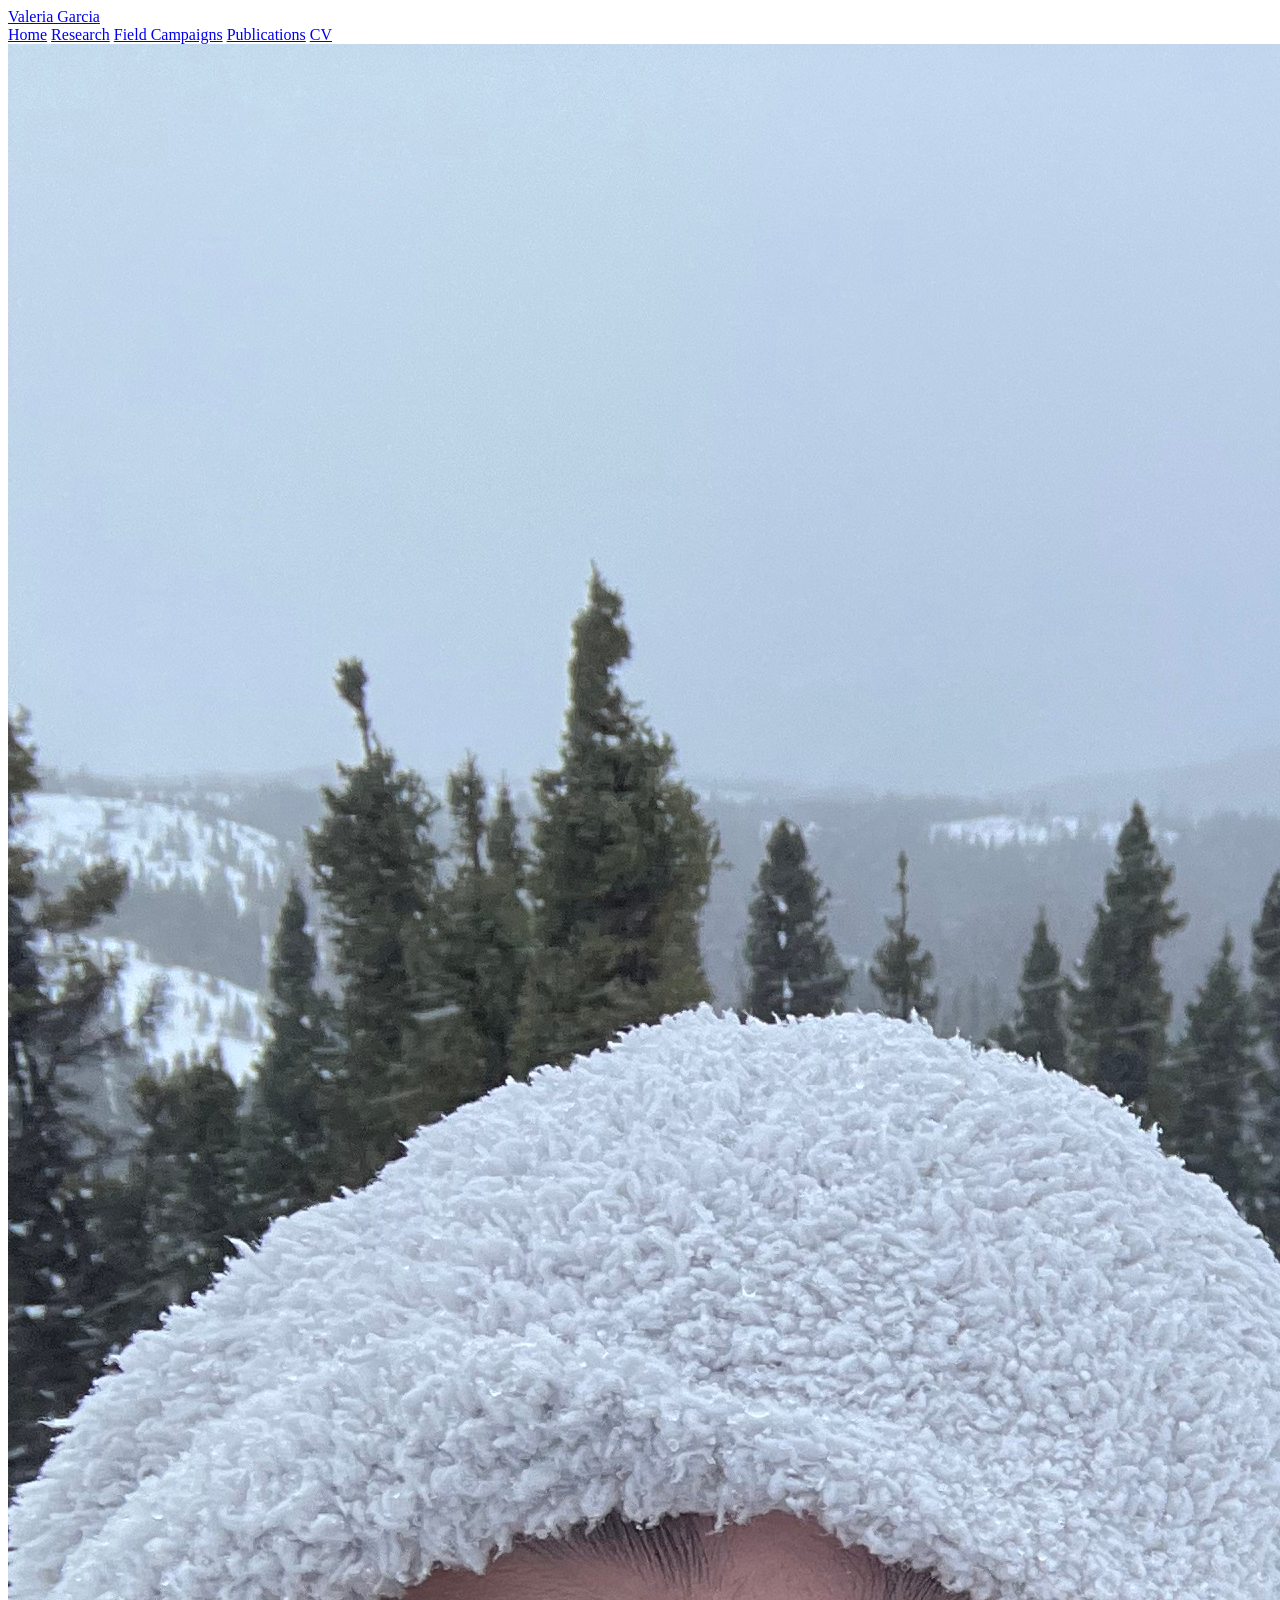
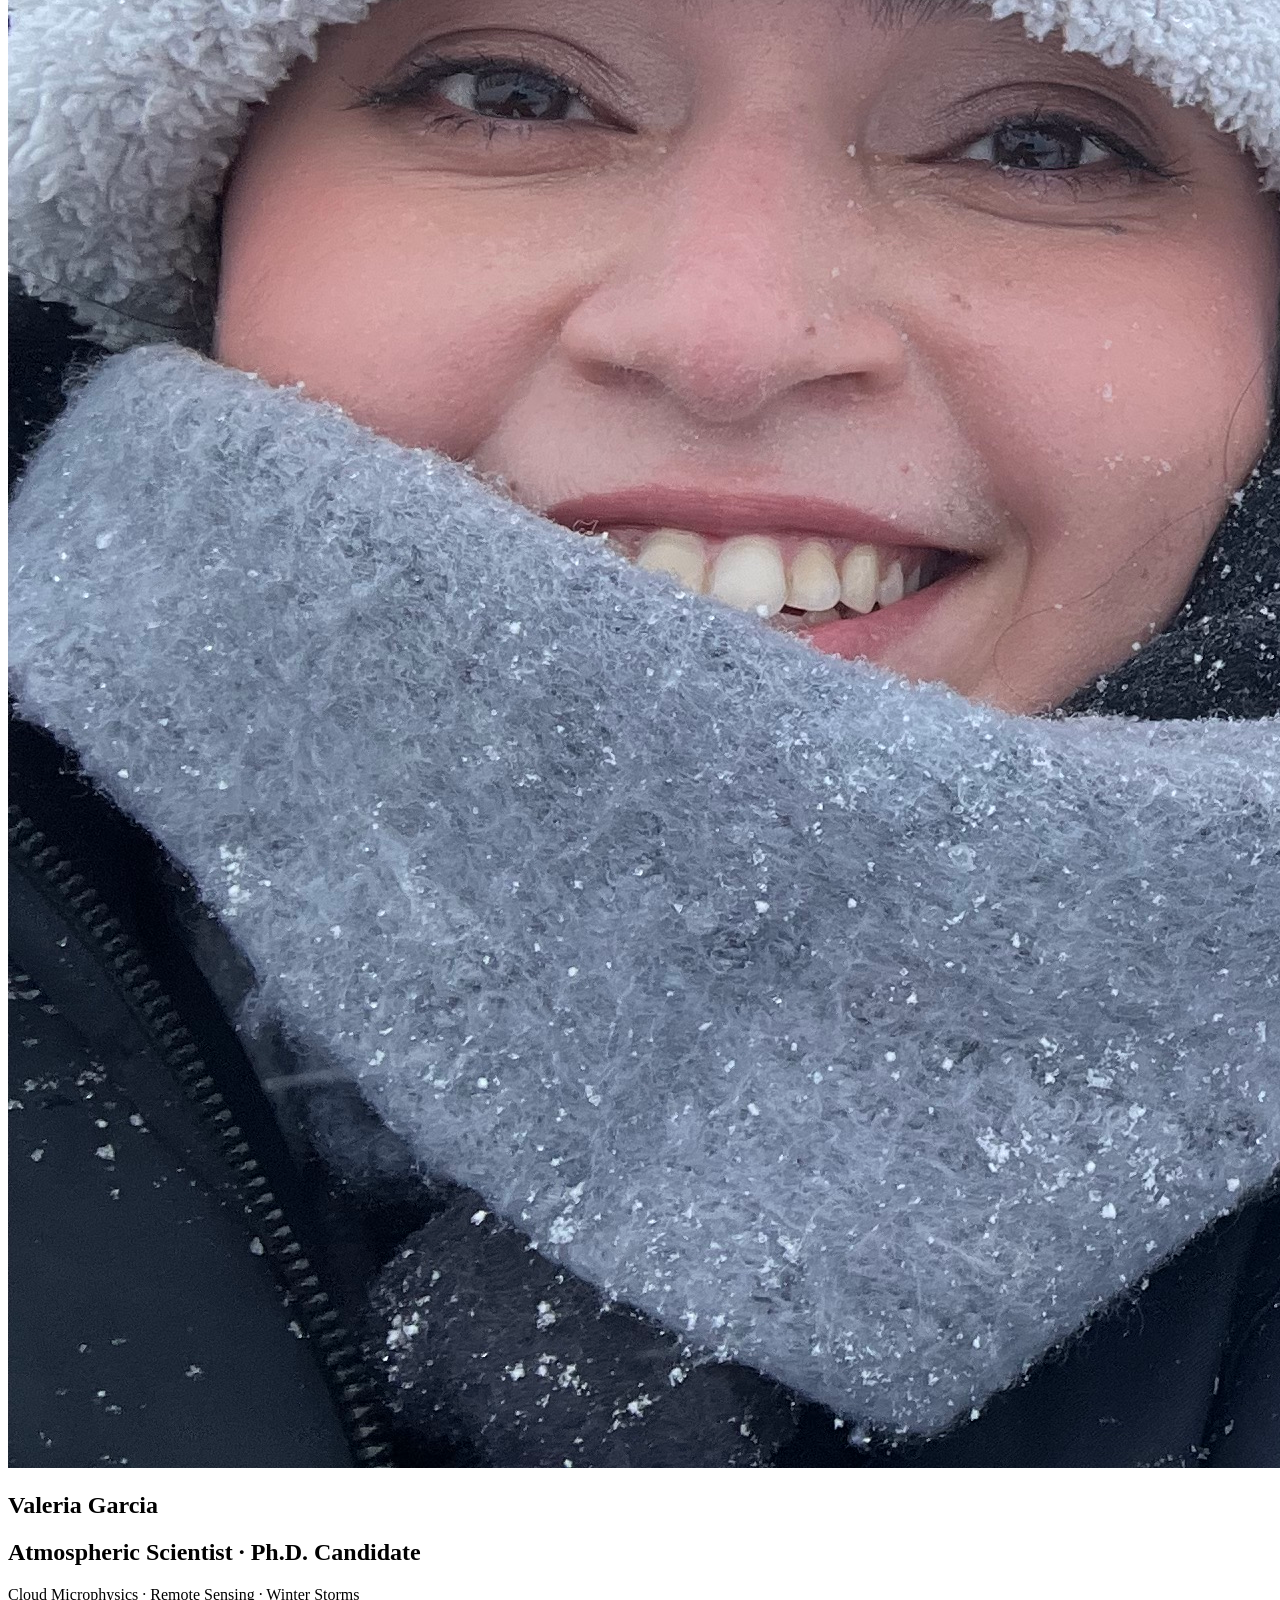
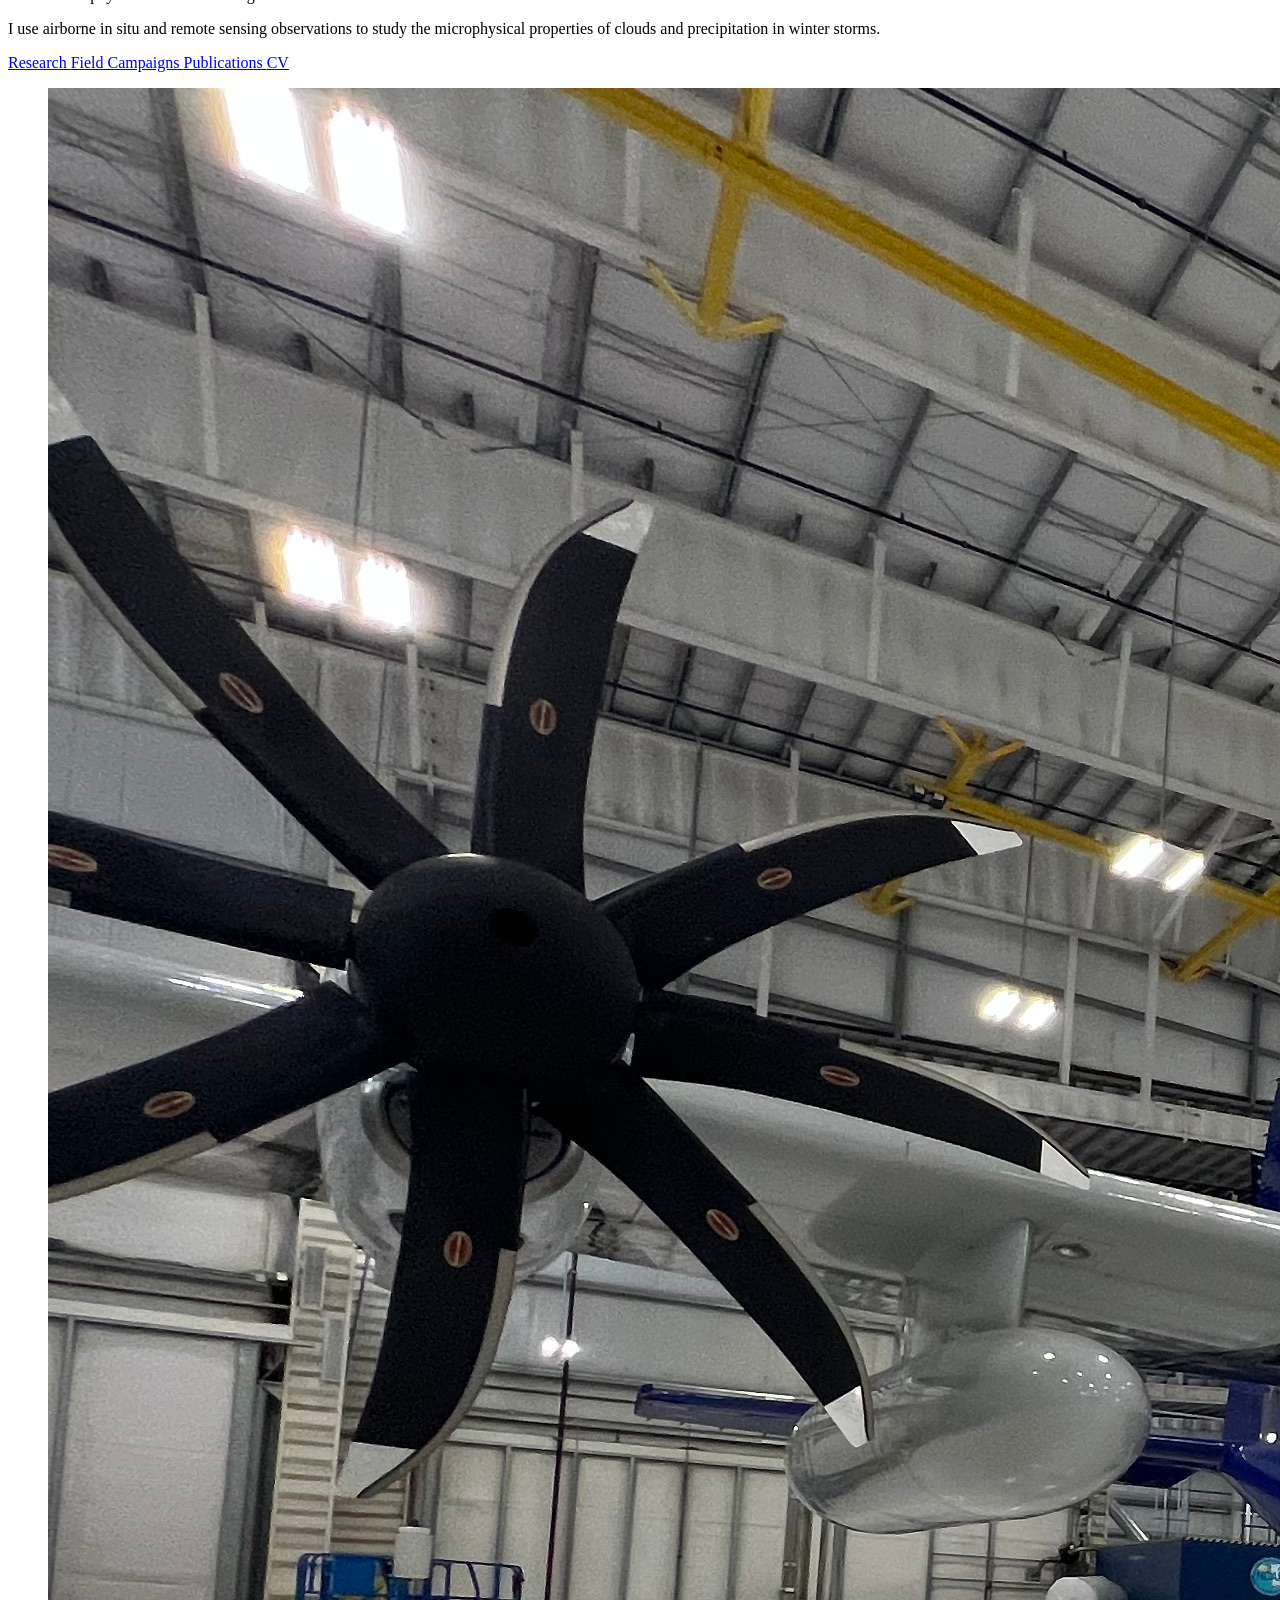
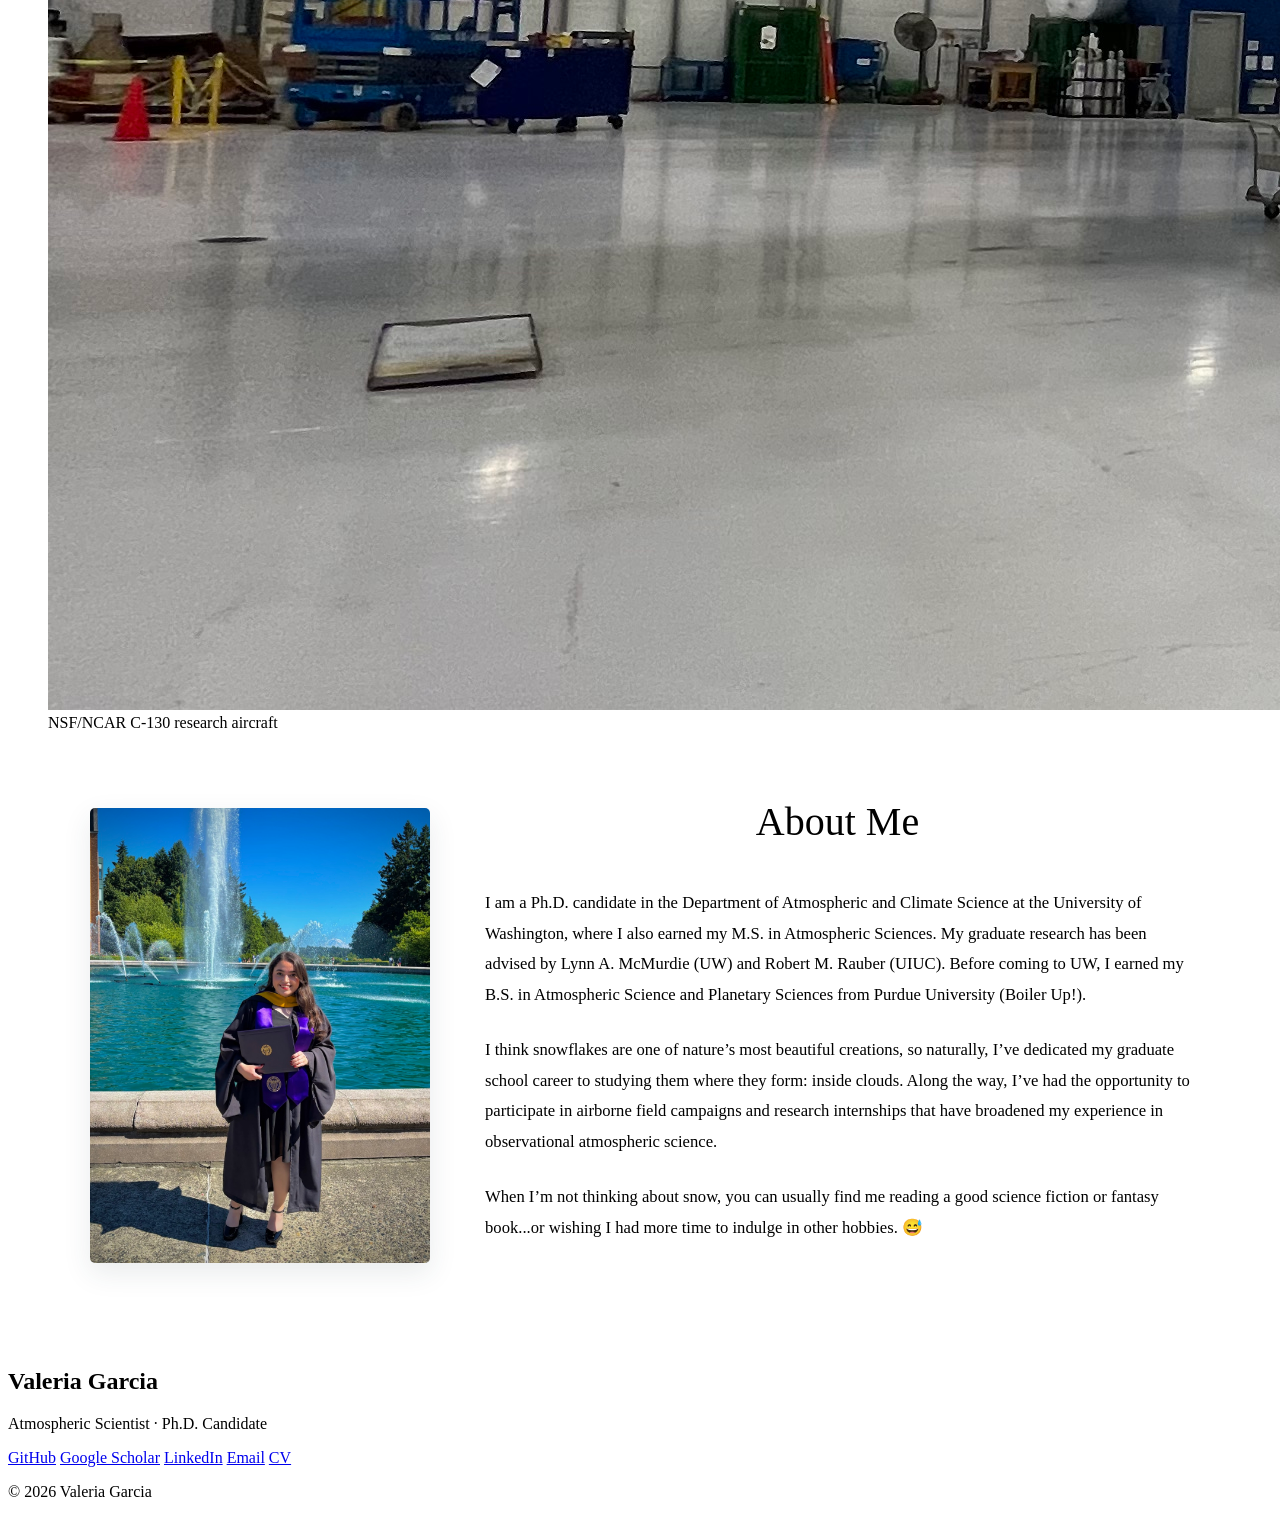
==== index.html @ 063473bc "updating About Me title" ====
<!DOCTYPE html>
<html lang="en">

<head>
    <meta charset="UTF-8">
    <meta name="viewport" content="width=device-width, initial-scale=1.0">

    <title>Valeria Garcia | Atmospheric Scientist</title>

    <meta
        name="description"
        content="Valeria Garcia — atmospheric scientist and Ph.D. candidate studying cloud microphysics, remote sensing, and winter storms."
    >

    <link rel="stylesheet" href="style.css">
</head>


<body>

    <!-- =====================================================
         Navigation
    ====================================================== -->

    <header class="site-header">

        <nav class="navbar">

            <a href="index.html" class="site-name">
                Valeria Garcia
            </a>

            <div class="nav-links">
                <a href="index.html">Home</a>
                <a href="research.html">Research</a>
                <a href="field-campaigns.html">Field Campaigns</a>
                <a href="publications.html">Publications</a>
                <a href="cv.html">CV</a>
            </div>

        </nav>

    </header>



    <!-- =====================================================
         Main
    ====================================================== -->

    <main>


        <!-- =================================================
             Hero
        ================================================== -->

        <section class="hero">

            <div class="hero-profile">

                <div class="portrait-wrapper">

                    <img
                        src="assets/images/valeria.jpeg"
                        alt="Valeria Garcia in a snowy mountain landscape"
                        class="portrait"
                    >

                </div>


                <div class="hero-text">

                    <h1>Valeria Garcia</h1>

                    <h2>
                        Atmospheric Scientist
                        <span>·</span>
                        Ph.D. Candidate
                    </h2>

                    <p class="research-fields">
                        Cloud Microphysics
                        <span>·</span>
                        Remote Sensing
                        <span>·</span>
                        Winter Storms
                    </p>

                    <p class="intro">
                        I use airborne in situ and remote sensing observations
                        to study the microphysical properties of clouds and
                        precipitation in winter storms.
                    </p>

                    <div class="hero-buttons">

                        <a href="research.html" class="button primary">
                            Research
                        </a>

                        <a href="field-campaigns.html" class="button secondary">
                            Field Campaigns
                        </a>

                        <a href="publications.html" class="button secondary">
                            Publications
                        </a>

                        <a href="cv.html" class="button secondary">
                            CV
                        </a>

                    </div>

                </div>

            </div>


            <figure class="hero-aircraft">

                <img
                    src="assets/images/valeria_C130.jpeg"
                    alt="Valeria Garcia standing beside the NSF NCAR C-130 research aircraft"
                    class="hero-aircraft-photo"
                >

                <figcaption>
                    NSF/NCAR C-130 research aircraft
                </figcaption>

            </figure>

        </section>



        <!-- =================================================
             About Me
        ================================================== -->

        <section class="about-section">

            <div class="about-wrapper">

                <div class="about-layout">

                    <div class="about-photo-wrapper">

                        <img
                            src="assets/images/Valeria_Masters.jpg"
                            alt="Valeria Garcia after earning her master's degree at the University of Washington"
                            class="about-photo"
                        >

                    </div>


                    <div class="about-content">
                        
                        <h2>About Me</h2>

                        <p>
                            I am a Ph.D. candidate in the Department of
                            Atmospheric and Climate Science at the University
                            of Washington, where I also earned my M.S. in
                            Atmospheric Sciences. My graduate research has been
                            advised by Lynn A. McMurdie (UW) and Robert M. Rauber
                            (UIUC). Before coming to UW, I earned my B.S. in
                            Atmospheric Science and Planetary Sciences from
                            Purdue University (Boiler Up!).
                        </p>

                        <p>
                            I think snowflakes are one of nature’s most
                            beautiful creations, so naturally, I’ve dedicated
                            my graduate school career to studying them where
                            they form: inside clouds. Along the way, I’ve had
                            the opportunity to participate in airborne field
                            campaigns and research internships that have
                            broadened my experience in observational
                            atmospheric science.
                        </p>

                        <p>
                            When I’m not thinking about snow, you can usually
                            find me reading a good science fiction or fantasy
                            book...or wishing I had more time to indulge in
                            other hobbies. 😅
                        </p>

                    </div>

                </div>

            </div>

        </section>

    </main>



    <!-- =====================================================
         Footer
    ====================================================== -->

    <footer class="site-footer">

        <h2>Valeria Garcia</h2>

        <p>
            Atmospheric Scientist · Ph.D. Candidate
        </p>

        <div class="footer-links">
            <a href="https://github.com/vgarcia3">GitHub</a>
            <a href="#">Google Scholar</a>
            <a href="#">LinkedIn</a>
            <a href="#">Email</a>
            <a href="cv.html">CV</a>
        </div>

        <p class="copyright">
            © 2026 Valeria Garcia
        </p>

    </footer>


</body>
</html>
---- style.css ----
/* ==========================================================
   About Me
========================================================== */

.about-section {
    background: var(--white);

    padding:
        60px
        32px
        85px;
}

.about-wrapper {
    max-width: 1100px;

    margin: 0 auto;
}

.about-layout {
    display: grid;

    grid-template-columns:
        340px
        minmax(0, 1fr);

    gap: 55px;

    align-items: start;
}


/* ==========================================================
   About photo
========================================================== */

.about-photo-wrapper {
    width: 100%;
}

.about-photo {
    display: block;

    width: 100%;
    height: 455px;

    object-fit: cover;
    object-position: center;

    border-radius: 5px;

    box-shadow:
        0 10px 28px
        rgba(38, 59, 73, 0.10);
}


/* ==========================================================
   About text
========================================================== */

.about-content {
    font-size: 1.04rem;

    line-height: 1.85;

    color: var(--text);
}

.about-content h2 {
    margin:
        -10px
        0
        42px;

    text-align: center;

    font-size: 2.5rem;
    font-weight: 500;

    line-height: 1.2;

    color: var(--deep-storm);
}

.about-content p {
    margin:
        0
        0
        24px;
}

.about-content p:last-child {
    margin-bottom: 0;
}
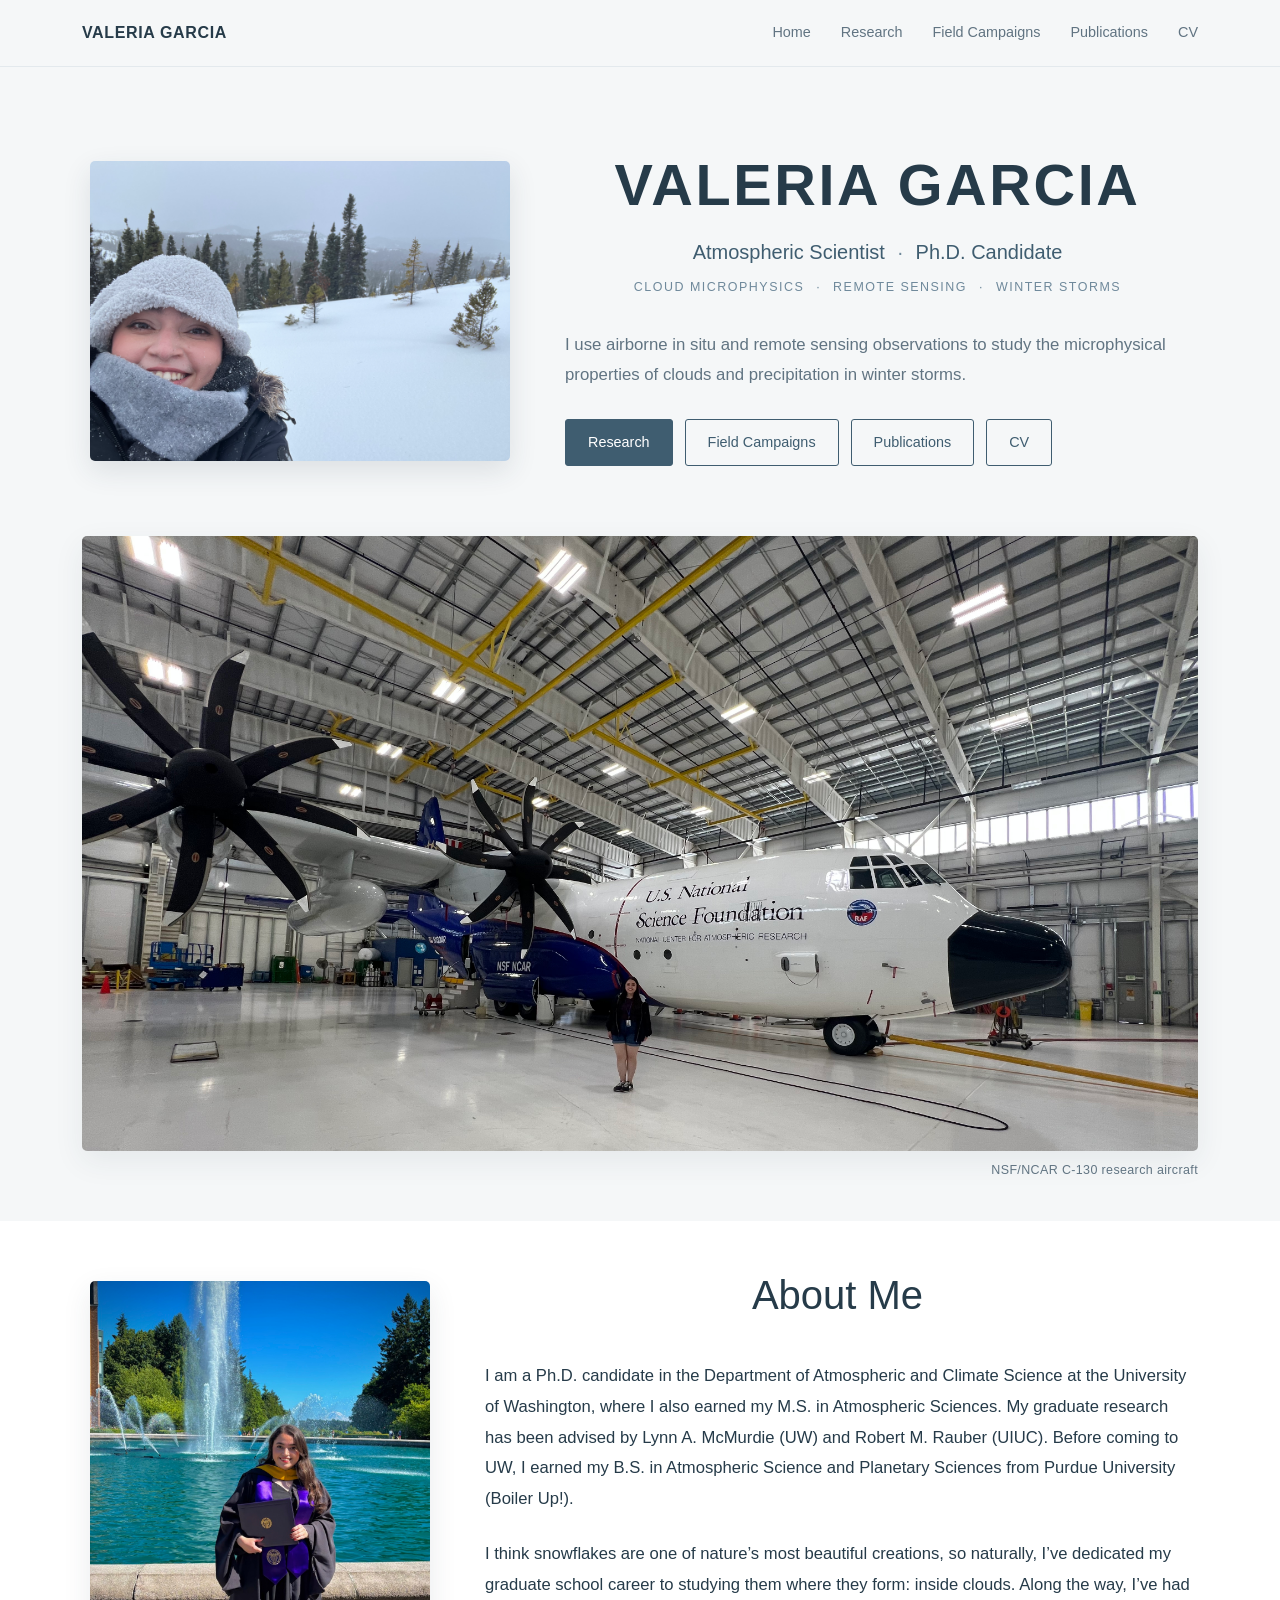
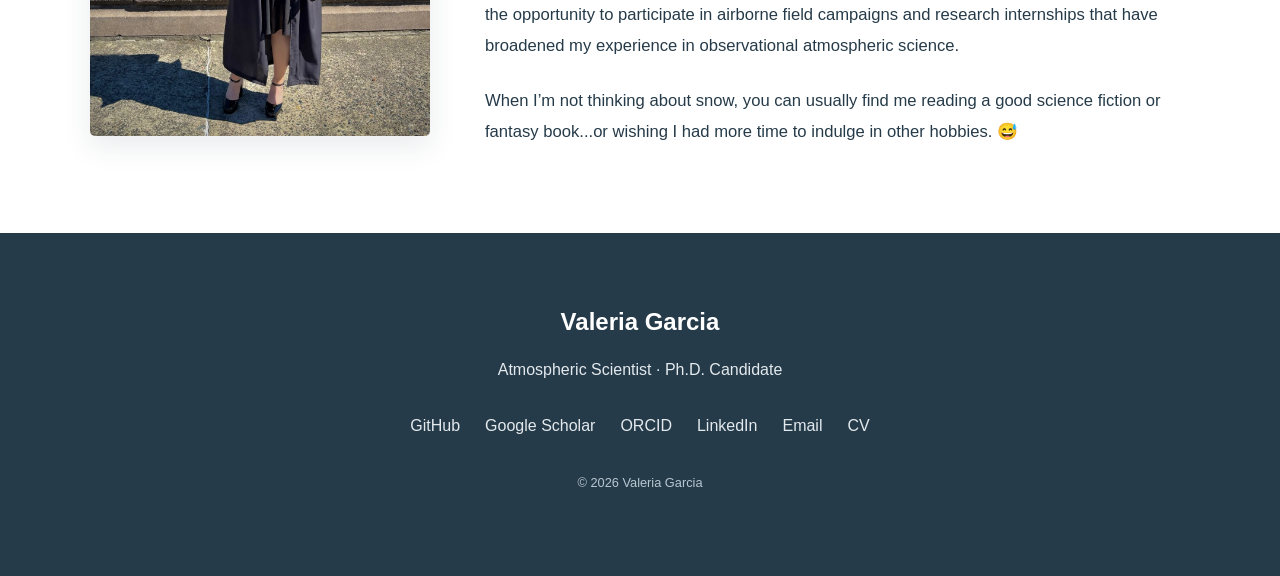
==== commit 23848d4c: "adding links" ====
--- a/index.html
+++ b/index.html
@@ -216,11 +216,37 @@
         </p>
 
         <div class="footer-links">
-            <a href="https://github.com/vgarcia3">GitHub</a>
-            <a href="#">Google Scholar</a>
-            <a href="#">LinkedIn</a>
-            <a href="#">Email</a>
-            <a href="cv.html">CV</a>
+
+            <a href="https://github.com/vgarcia3" target="_blank" rel="noopener noreferrer">
+                GitHub
+            </a>
+
+            <a href="https://scholar.google.com/citations?user=y9aDKXQAAAAJ&amp;hl=en"
+            target="_blank"
+            rel="noopener noreferrer">
+                Google Scholar
+            </a>
+
+            <a href="https://orcid.org/0000-0001-6007-8369"
+            target="_blank"
+            rel="noopener noreferrer">
+                ORCID
+            </a>
+
+            <a href="https://www.linkedin.com/in/valeria-garcia-54825319a/"
+            target="_blank"
+            rel="noopener noreferrer">
+                LinkedIn
+            </a>
+
+            <a href="mailto:vgarcia1@uw.edu">
+                Email
+            </a>
+
+            <a href="cv.html">
+                CV
+            </a>
+
         </div>
 
         <p class="copyright">
--- a/style.css
+++ b/style.css
@@ -1,3 +1,327 @@
+/* ==========================================================
+   Winter storm color palette
+========================================================== */
+
+:root {
+    --snow: #f5f7f8;
+    --white: #ffffff;
+
+    --cloud-light: #e3e9ed;
+    --cloud: #b8c7d1;
+
+    --steel-blue: #6f899b;
+    --storm-blue: #3f5d70;
+    --deep-storm: #263b49;
+
+    --text: #263b49;
+    --text-light: #617482;
+
+    --max-width: 1180px;
+}
+
+
+/* ==========================================================
+   Global
+========================================================== */
+
+* {
+    box-sizing: border-box;
+}
+
+html {
+    scroll-behavior: smooth;
+}
+
+body {
+    margin: 0;
+
+    font-family:
+        -apple-system,
+        BlinkMacSystemFont,
+        "Segoe UI",
+        Helvetica,
+        Arial,
+        sans-serif;
+
+    background: var(--snow);
+    color: var(--text);
+
+    line-height: 1.6;
+}
+
+a {
+    color: inherit;
+    text-decoration: none;
+}
+
+
+/* ==========================================================
+   Navigation
+========================================================== */
+
+.site-header {
+    background: rgba(245, 247, 248, 0.96);
+    border-bottom: 1px solid var(--cloud-light);
+
+    position: sticky;
+    top: 0;
+    z-index: 100;
+}
+
+.navbar {
+    max-width: var(--max-width);
+
+    margin: 0 auto;
+    padding: 20px 32px;
+
+    display: flex;
+    justify-content: space-between;
+    align-items: center;
+}
+
+.site-name {
+    font-weight: 700;
+    letter-spacing: 0.04em;
+    text-transform: uppercase;
+}
+
+.nav-links {
+    display: flex;
+    gap: 30px;
+
+    font-size: 0.9rem;
+}
+
+.nav-links a {
+    color: var(--text-light);
+}
+
+.nav-links a:hover {
+    color: var(--deep-storm);
+}
+
+
+/* ==========================================================
+   Hero
+========================================================== */
+
+.hero {
+    max-width: var(--max-width);
+
+    margin: 0 auto;
+
+    padding:
+        90px
+        32px
+        40px;
+}
+
+.hero-profile {
+    max-width: 1100px;
+
+    margin: 0 auto;
+
+    display: grid;
+
+    grid-template-columns:
+        420px
+        minmax(0, 1fr);
+
+    gap: 55px;
+
+    align-items: center;
+}
+
+
+/* ==========================================================
+   Portrait
+========================================================== */
+
+.portrait-wrapper {
+    width: 100%;
+}
+
+.portrait {
+    display: block;
+
+    width: 100%;
+    height: 300px;
+
+    object-fit: cover;
+    object-position: left center;
+
+    border-radius: 5px;
+
+    box-shadow:
+        0 10px 28px
+        rgba(38, 59, 73, 0.12);
+}
+
+
+/* ==========================================================
+   Hero text
+========================================================== */
+
+.hero-text {
+    text-align: left;
+}
+
+.hero h1 {
+    margin: 0;
+
+    font-size:
+        clamp(2.8rem, 4.5vw, 4.6rem);
+
+    line-height: 1;
+
+    text-transform: uppercase;
+
+    letter-spacing: 0.045em;
+
+    color: var(--deep-storm);
+
+    white-space: nowrap;
+
+    text-align: center;
+}
+
+.hero h2 {
+    margin-top: 22px;
+    margin-bottom: 10px;
+
+    font-size: 1.25rem;
+    font-weight: 400;
+
+    color: var(--storm-blue);
+
+    text-align: center;
+}
+
+.hero h2 span,
+.research-fields span {
+    margin: 0 7px;
+
+    color: var(--steel-blue);
+}
+
+.research-fields {
+    margin: 0;
+
+    text-transform: uppercase;
+
+    letter-spacing: 0.12em;
+
+    font-size: 0.78rem;
+
+    color: var(--steel-blue);
+
+    text-align: center;
+}
+
+.intro {
+    max-width: 650px;
+
+    margin:
+        32px
+        0
+        0;
+
+    font-size: 1.05rem;
+
+    line-height: 1.8;
+
+    color: var(--text-light);
+
+    text-align: left;
+}
+
+
+/* ==========================================================
+   Hero buttons
+========================================================== */
+
+.hero-buttons {
+    margin-top: 28px;
+
+    display: flex;
+    flex-wrap: wrap;
+
+    gap: 12px;
+}
+
+.button {
+    padding: 11px 22px;
+
+    border: 1px solid var(--storm-blue);
+
+    border-radius: 3px;
+
+    font-size: 0.9rem;
+
+    transition:
+        transform 0.2s,
+        background 0.2s,
+        border-color 0.2s,
+        color 0.2s;
+}
+
+.button.primary {
+    background: var(--storm-blue);
+    color: white;
+}
+
+.button.secondary {
+    background: transparent;
+    color: var(--storm-blue);
+}
+
+.button:hover {
+    transform: translateY(-2px);
+
+    background: var(--deep-storm);
+    border-color: var(--deep-storm);
+
+    color: white;
+}
+
+
+/* ==========================================================
+   C-130 hero photograph
+========================================================== */
+
+.hero-aircraft {
+    margin:
+        70px
+        0
+        0;
+}
+
+.hero-aircraft-photo {
+    display: block;
+
+    width: 100%;
+    height: auto;
+
+    border-radius: 5px;
+
+    box-shadow:
+        0 10px 30px
+        rgba(38, 59, 73, 0.08);
+}
+
+.hero-aircraft figcaption {
+    margin-top: 10px;
+
+    text-align: right;
+
+    font-size: 0.78rem;
+
+    letter-spacing: 0.03em;
+
+    color: var(--text-light);
+}
+
+
 /* ==========================================================
    About Me
 ========================================================== */
@@ -92,4 +416,173 @@
 
 .about-content p:last-child {
     margin-bottom: 0;
+}
+
+
+/* ==========================================================
+   Footer
+========================================================== */
+
+.site-footer {
+    padding: 70px 32px;
+
+    text-align: center;
+
+    background: var(--deep-storm);
+
+    color: var(--cloud-light);
+}
+
+.site-footer h2 {
+    margin: 0;
+
+    color: white;
+}
+
+.footer-links {
+    margin: 30px 0;
+
+    display: flex;
+    justify-content: center;
+    flex-wrap: wrap;
+
+    gap: 25px;
+}
+
+.footer-links a:hover {
+    color: white;
+}
+
+.copyright {
+    margin-top: 35px;
+
+    font-size: 0.8rem;
+
+    color: var(--cloud);
+}
+
+
+/* ==========================================================
+   Mobile
+========================================================== */
+
+@media (max-width: 800px) {
+
+    .navbar {
+        flex-direction: column;
+
+        gap: 15px;
+    }
+
+    .nav-links {
+        justify-content: center;
+        flex-wrap: wrap;
+
+        gap: 13px 20px;
+    }
+
+
+    /* Hero */
+
+    .hero {
+        padding:
+            70px
+            22px
+            35px;
+    }
+
+    .hero-profile {
+        grid-template-columns: 1fr;
+
+        gap: 35px;
+    }
+
+    .portrait-wrapper {
+        width: min(100%, 500px);
+
+        margin: 0 auto;
+    }
+
+    .portrait {
+        width: 100%;
+        height: auto;
+
+        object-fit: contain;
+    }
+
+    .hero-text {
+        text-align: center;
+    }
+
+    .hero h1 {
+        font-size:
+            clamp(2.3rem, 10vw, 3rem);
+
+        white-space: normal;
+
+        text-align: center;
+    }
+
+    .hero h2 {
+        text-align: center;
+    }
+
+    .research-fields {
+        text-align: center;
+    }
+
+    .hero-buttons {
+        justify-content: center;
+    }
+
+    .intro {
+        margin-left: auto;
+        margin-right: auto;
+
+        text-align: center;
+    }
+
+    .hero-aircraft {
+        margin-top: 55px;
+    }
+
+    .hero-aircraft figcaption {
+        text-align: center;
+    }
+
+
+    /* About */
+
+    .about-section {
+        padding:
+            50px
+            22px
+            70px;
+    }
+
+    .about-layout {
+        grid-template-columns: 1fr;
+
+        gap: 35px;
+    }
+
+    .about-photo-wrapper {
+        width: min(100%, 380px);
+
+        margin: 0 auto;
+    }
+
+    .about-photo {
+        height: auto;
+    }
+
+    .about-content h2 {
+        margin:
+            0
+            0
+            30px;
+
+        font-size: 2.2rem;
+    }
+
 }
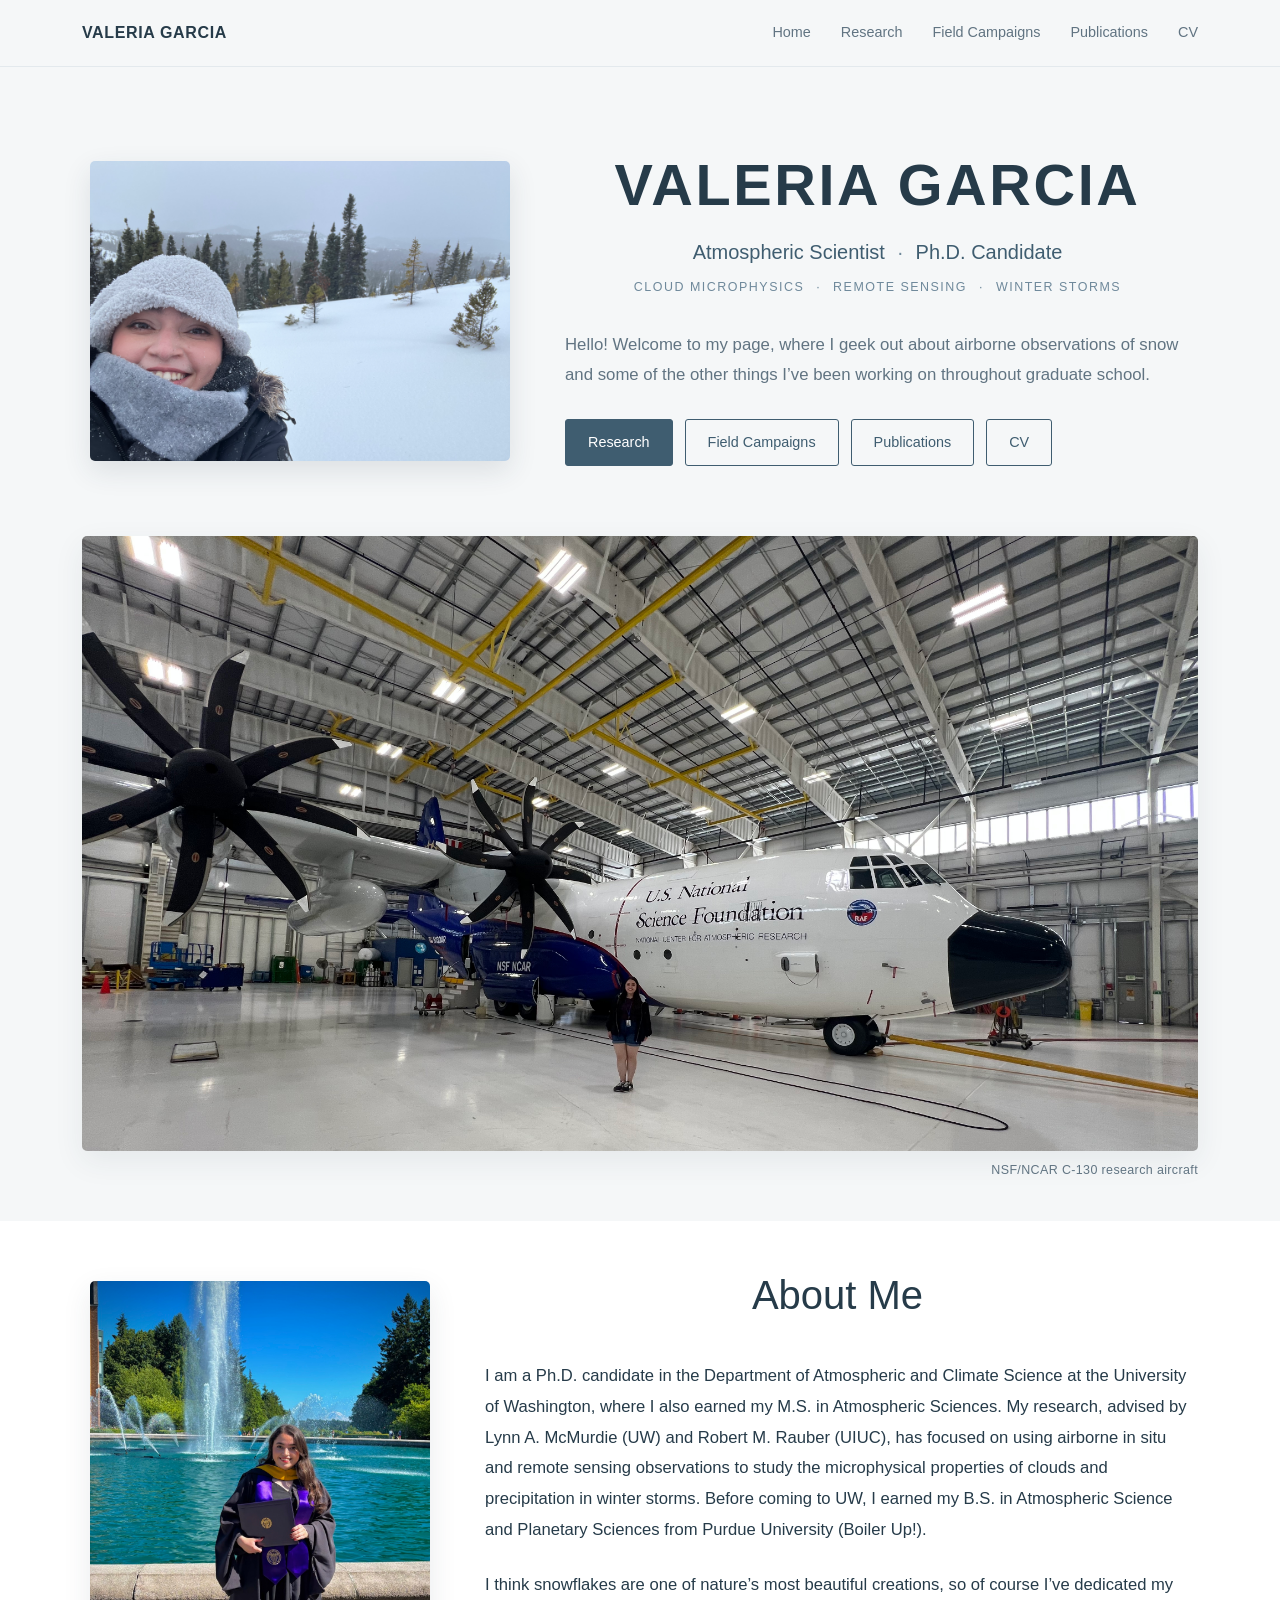
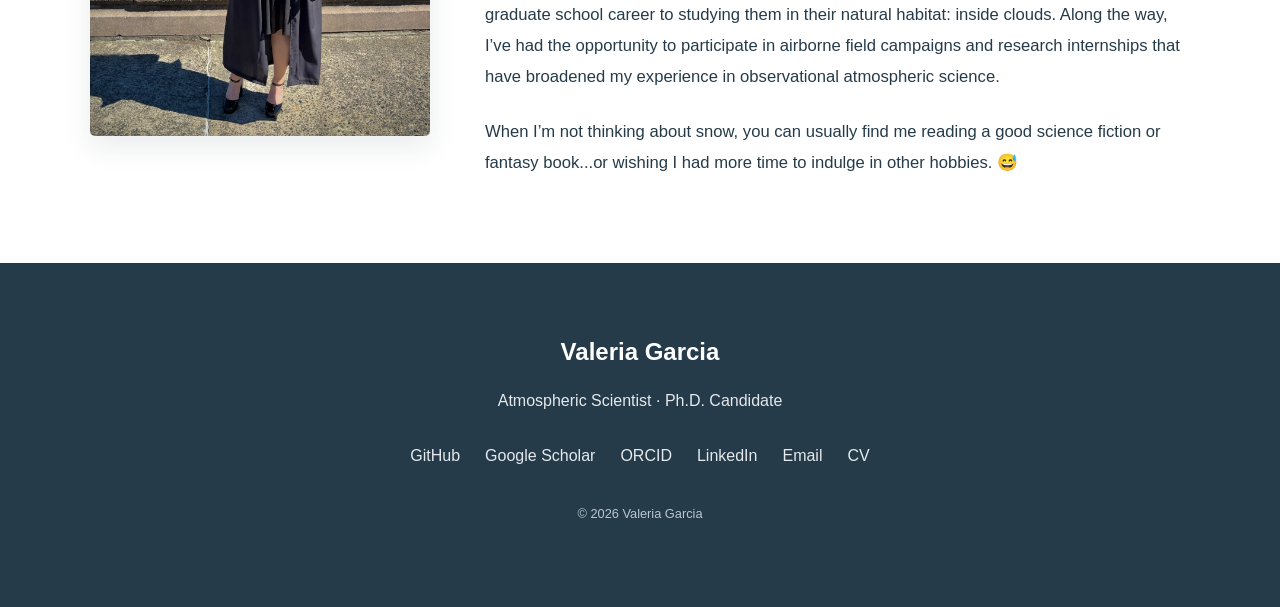
==== commit 398fe3d2: "updating intro and about me sections" ====
--- a/index.html
+++ b/index.html
@@ -89,9 +89,9 @@
                     </p>
 
                     <p class="intro">
-                        I use airborne in situ and remote sensing observations
-                        to study the microphysical properties of clouds and
-                        precipitation in winter storms.
+                        Hello! Welcome to my page, where I geek out about airborne
+                        observations of snow and some of the other things I’ve been
+                        working on throughout graduate school.
                     </p>
 
                     <div class="hero-buttons">
@@ -159,42 +159,40 @@
 
 
                     <div class="about-content">
-                        
+
                         <h2>About Me</h2>
 
                         <p>
-                            I am a Ph.D. candidate in the Department of
-                            Atmospheric and Climate Science at the University
-                            of Washington, where I also earned my M.S. in
-                            Atmospheric Sciences. My graduate research has been
-                            advised by Lynn A. McMurdie (UW) and Robert M. Rauber
-                            (UIUC). Before coming to UW, I earned my B.S. in
-                            Atmospheric Science and Planetary Sciences from
-                            Purdue University (Boiler Up!).
+                            I am a Ph.D. candidate in the Department of Atmospheric and
+                            Climate Science at the University of Washington, where I also
+                            earned my M.S. in Atmospheric Sciences. My research, advised by
+                            Lynn A. McMurdie (UW) and Robert M. Rauber (UIUC), has focused
+                            on using airborne in situ and remote sensing observations to
+                            study the microphysical properties of clouds and precipitation
+                            in winter storms. Before coming to UW, I earned my B.S. in
+                            Atmospheric Science and Planetary Sciences from Purdue
+                            University (Boiler Up!).
                         </p>
 
                         <p>
-                            I think snowflakes are one of nature’s most
-                            beautiful creations, so naturally, I’ve dedicated
-                            my graduate school career to studying them where
-                            they form: inside clouds. Along the way, I’ve had
-                            the opportunity to participate in airborne field
-                            campaigns and research internships that have
-                            broadened my experience in observational
-                            atmospheric science.
+                            I think snowflakes are one of nature’s most beautiful creations,
+                            so of course I’ve dedicated my graduate school career to
+                            studying them in their natural habitat: inside clouds. Along
+                            the way, I’ve had the opportunity to participate in airborne
+                            field campaigns and research internships that have broadened
+                            my experience in observational atmospheric science.
                         </p>
 
                         <p>
-                            When I’m not thinking about snow, you can usually
-                            find me reading a good science fiction or fantasy
-                            book...or wishing I had more time to indulge in
-                            other hobbies. 😅
+                            When I’m not thinking about snow, you can usually find me
+                            reading a good science fiction or fantasy book...or wishing
+                            I had more time to indulge in other hobbies. 😅
                         </p>
 
                     </div>
 
                 </div>
-
+                
             </div>
 
         </section>
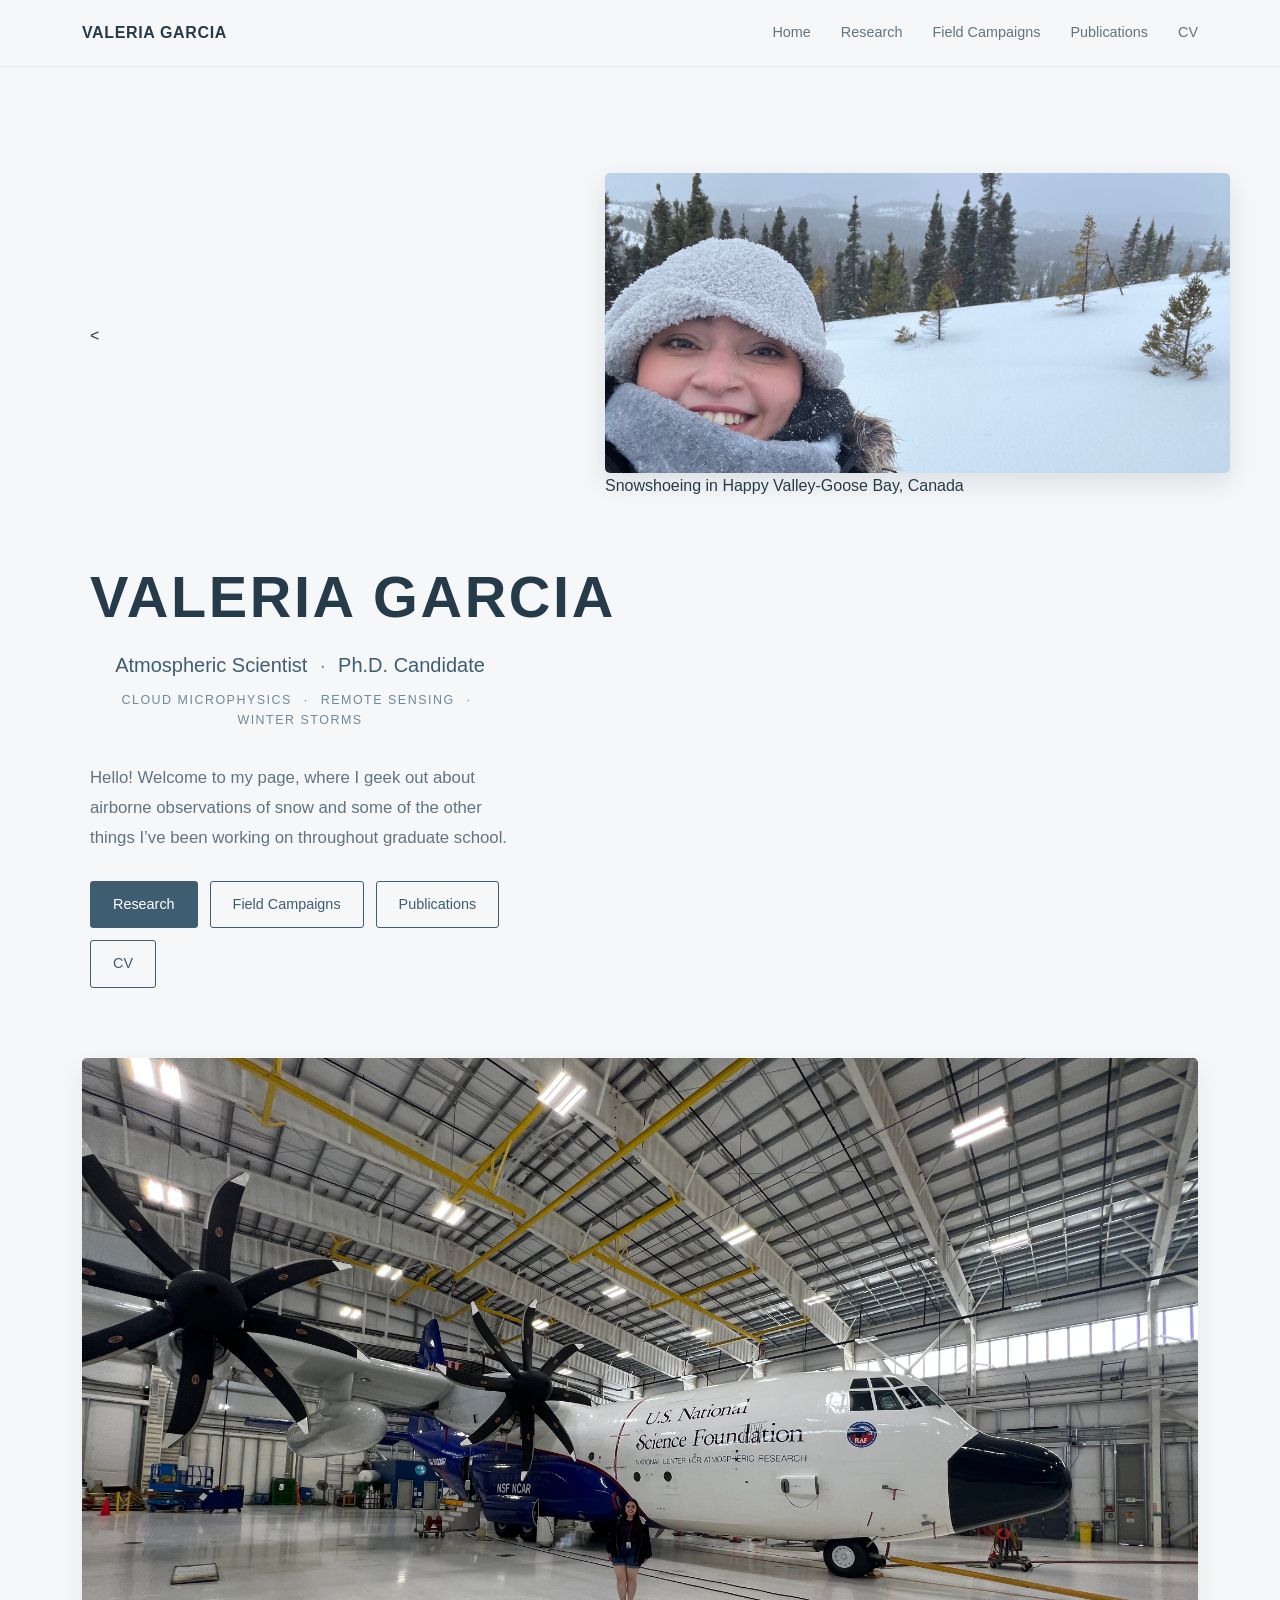
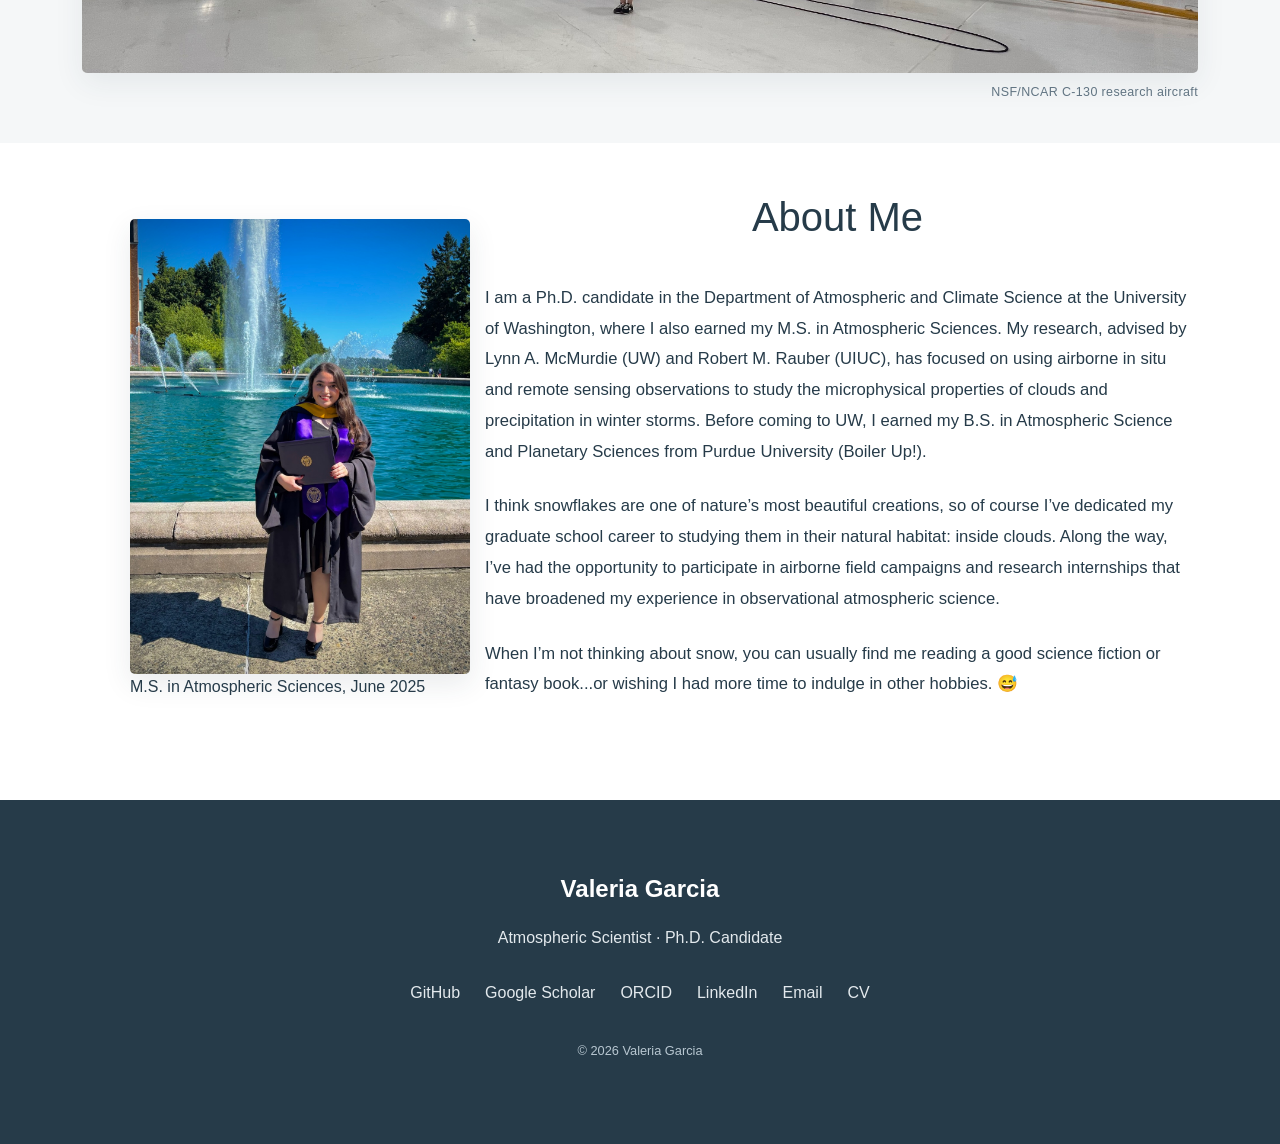
==== commit 50bc8484: "updating to add captions under homepage figures (index.html)" ====
--- a/index.html
+++ b/index.html
@@ -59,15 +59,16 @@
 
             <div class="hero-profile">
 
-                <div class="portrait-wrapper">
-
+                <<figure class="portrait-wrapper">
                     <img
                         src="assets/images/valeria.jpeg"
-                        alt="Valeria Garcia in a snowy mountain landscape"
+                        alt="Valeria Garcia snowshoeing in Happy Valley-Goose Bay, Canada"
                         class="portrait"
                     >
-
-                </div>
+                    <figcaption>
+                        Snowshoeing in Happy Valley-Goose Bay, Canada
+                    </figcaption>
+                </figure>
 
 
                 <div class="hero-text">
@@ -147,15 +148,16 @@
 
                 <div class="about-layout">
 
-                    <div class="about-photo-wrapper">
-
+                    <figure class="about-photo-wrapper">
                         <img
                             src="assets/images/Valeria_Masters.jpg"
                             alt="Valeria Garcia after earning her master's degree at the University of Washington"
                             class="about-photo"
                         >
-
-                    </div>
+                        <figcaption>
+                            M.S. in Atmospheric Sciences, June 2025
+                        </figcaption>
+                    </figure>
 
 
                     <div class="about-content">
@@ -192,7 +194,7 @@
                     </div>
 
                 </div>
-                
+
             </div>
 
         </section>
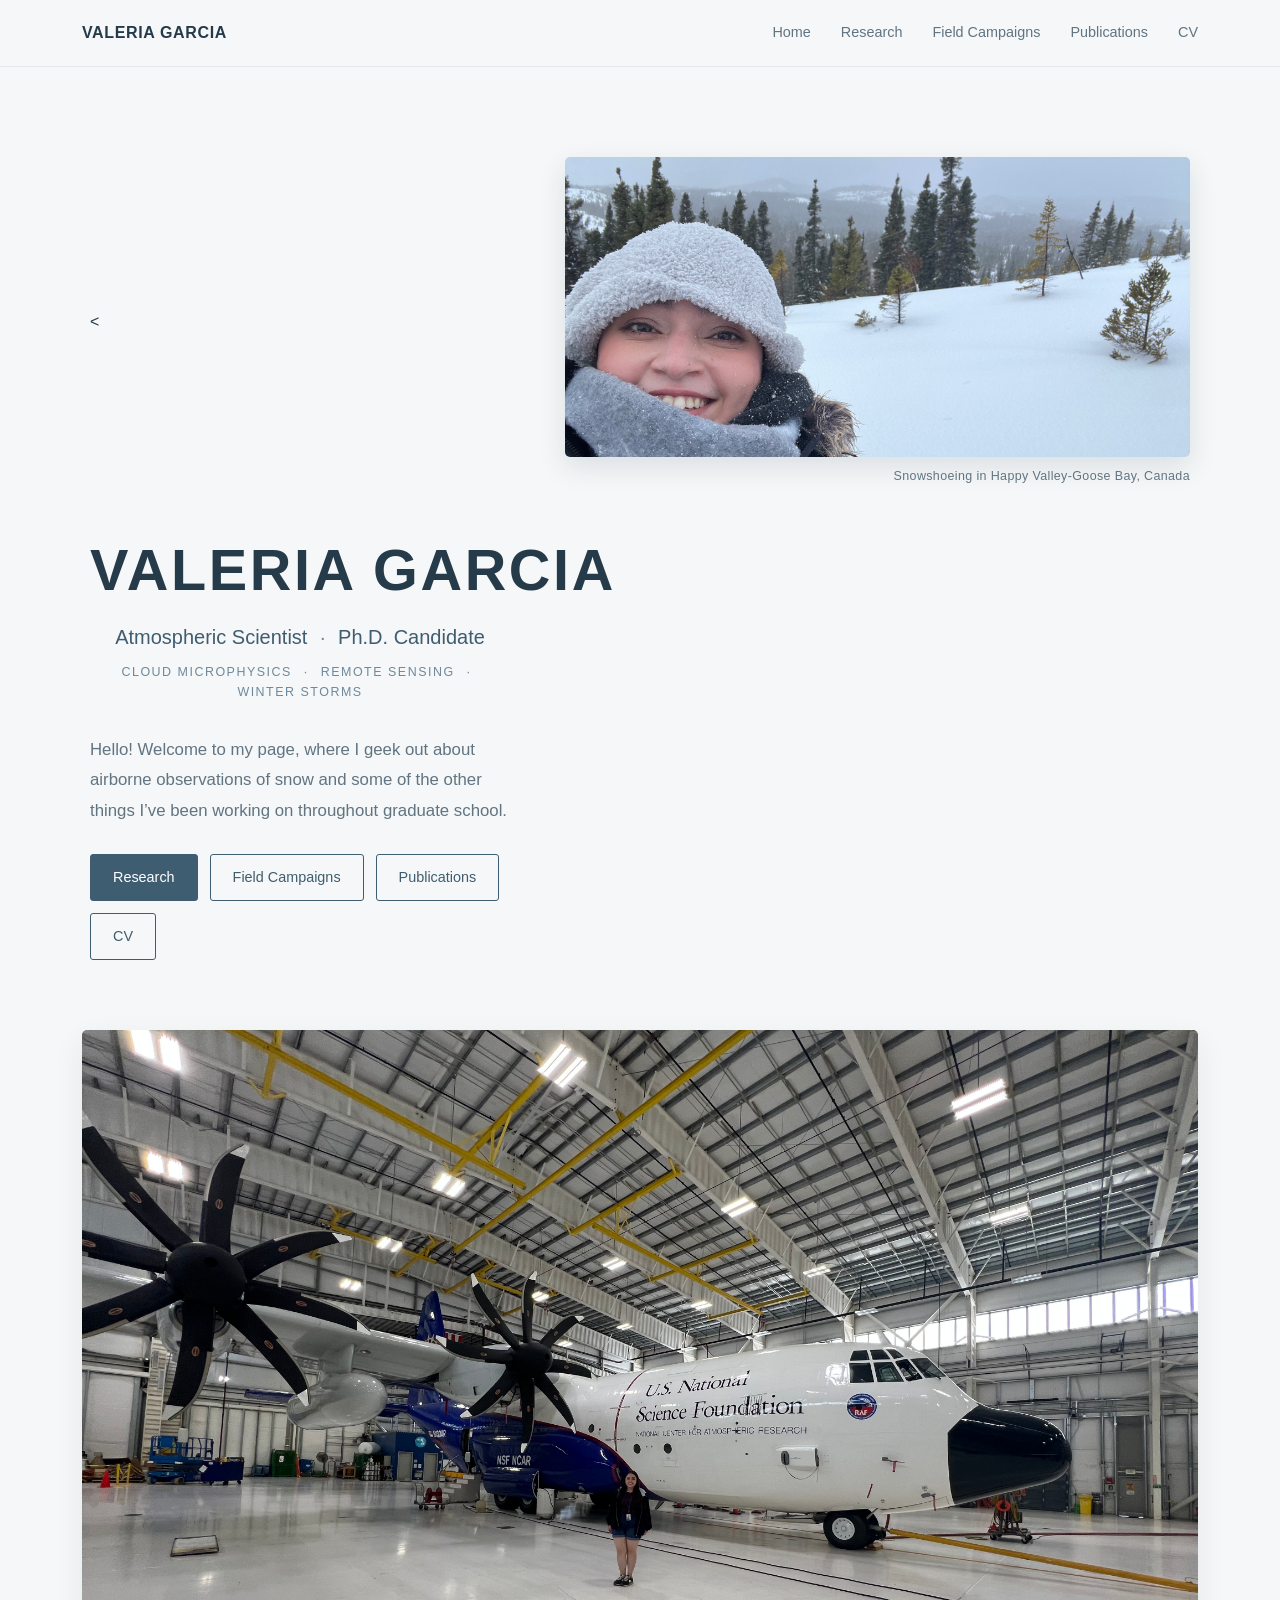
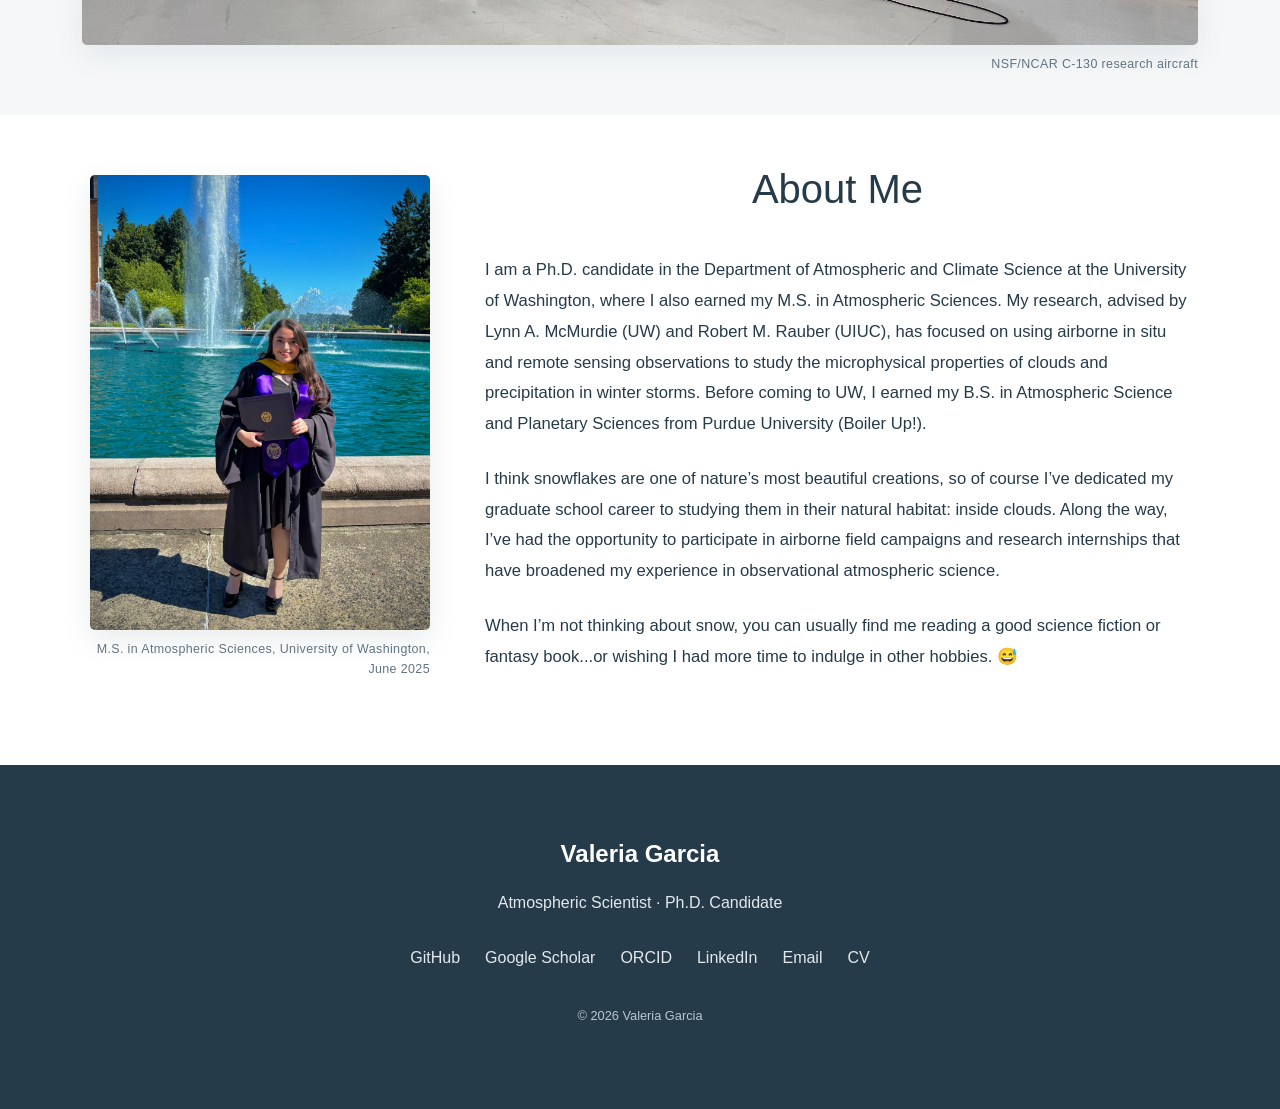
==== commit 1d9eacb3: "updating M.S. caption" ====
--- a/index.html
+++ b/index.html
@@ -155,7 +155,7 @@
                             class="about-photo"
                         >
                         <figcaption>
-                            M.S. in Atmospheric Sciences, June 2025
+                            M.S. in Atmospheric Sciences, University of Washington, June 2025
                         </figcaption>
                     </figure>
 
--- a/style.css
+++ b/style.css
@@ -418,6 +418,27 @@
     margin-bottom: 0;
 }
 
+/* ==========================================================
+   Photo captions
+========================================================== */
+
+.portrait-wrapper,
+.about-photo-wrapper {
+    margin: 0;
+}
+
+.portrait-wrapper figcaption,
+.about-photo-wrapper figcaption {
+    margin-top: 10px;
+
+    text-align: right;
+
+    font-size: 0.78rem;
+
+    letter-spacing: 0.03em;
+
+    color: var(--text-light);
+}
 
 /* ==========================================================
    Footer
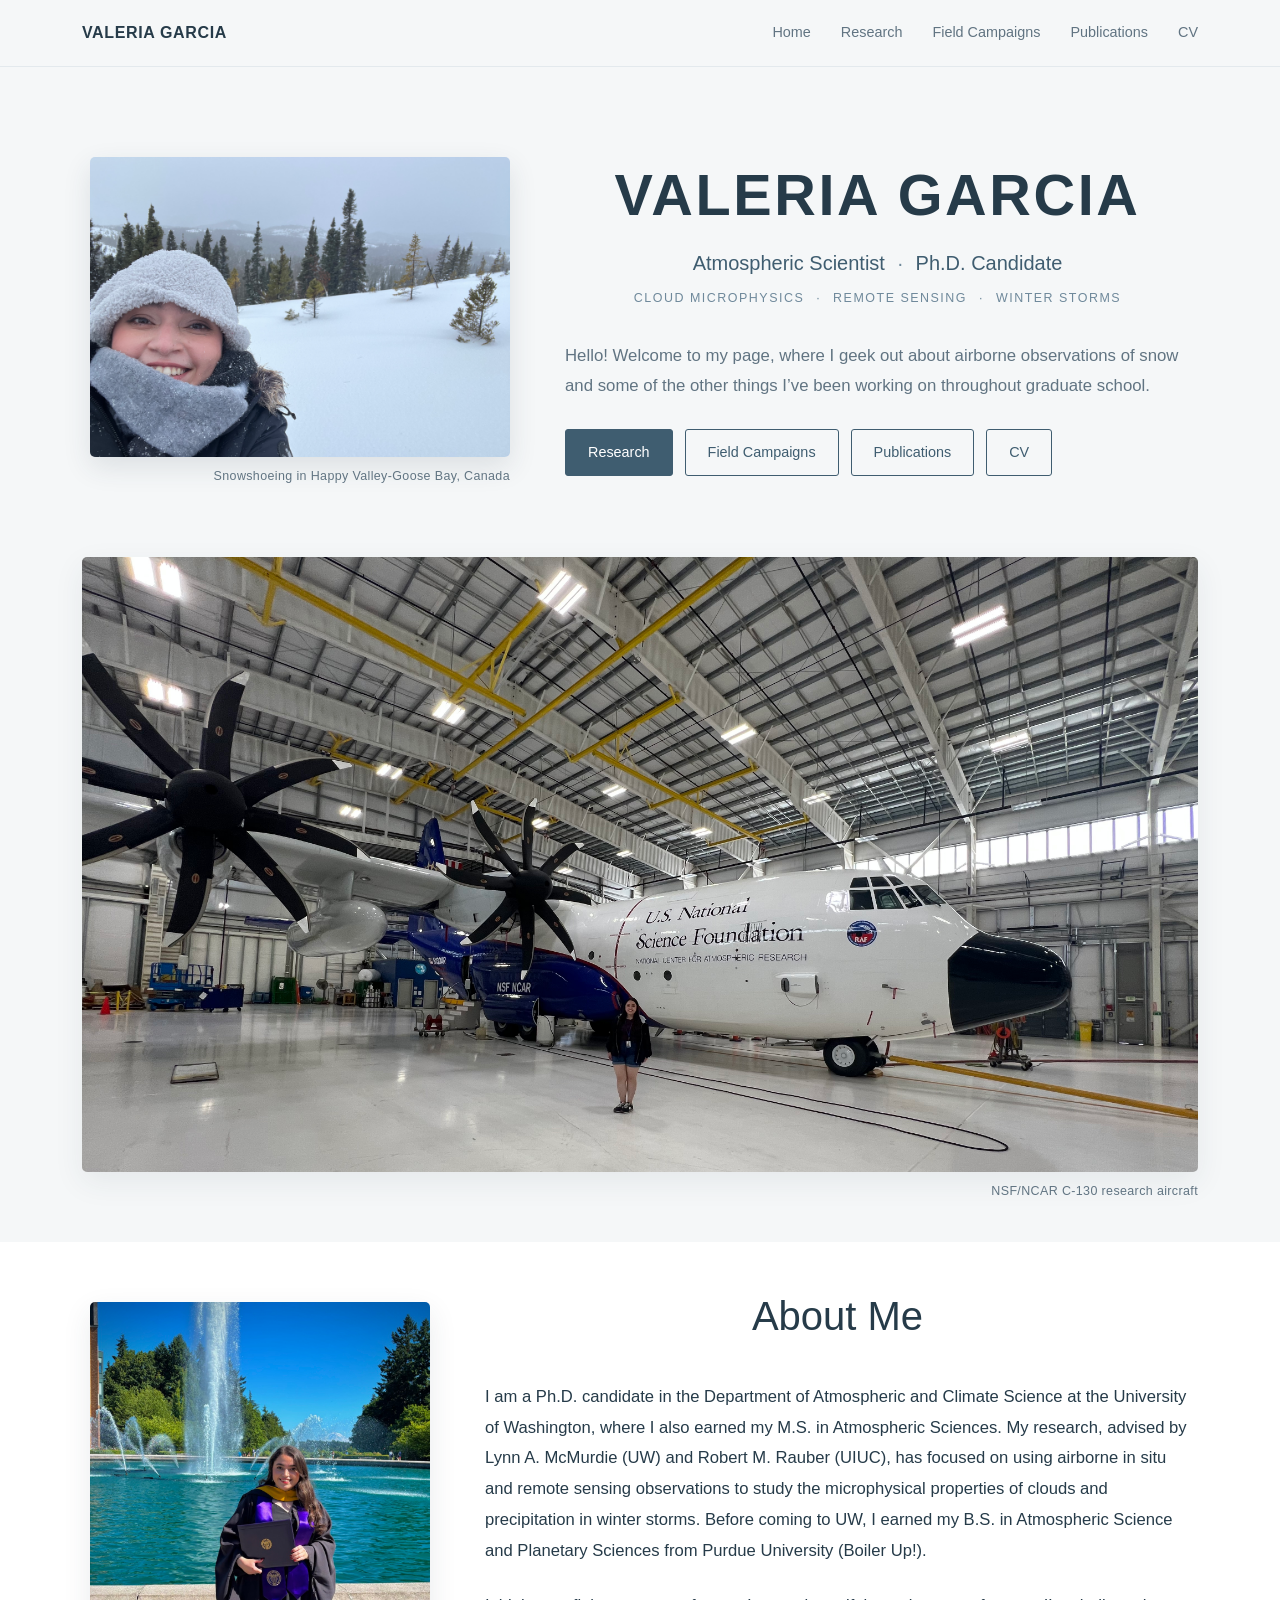
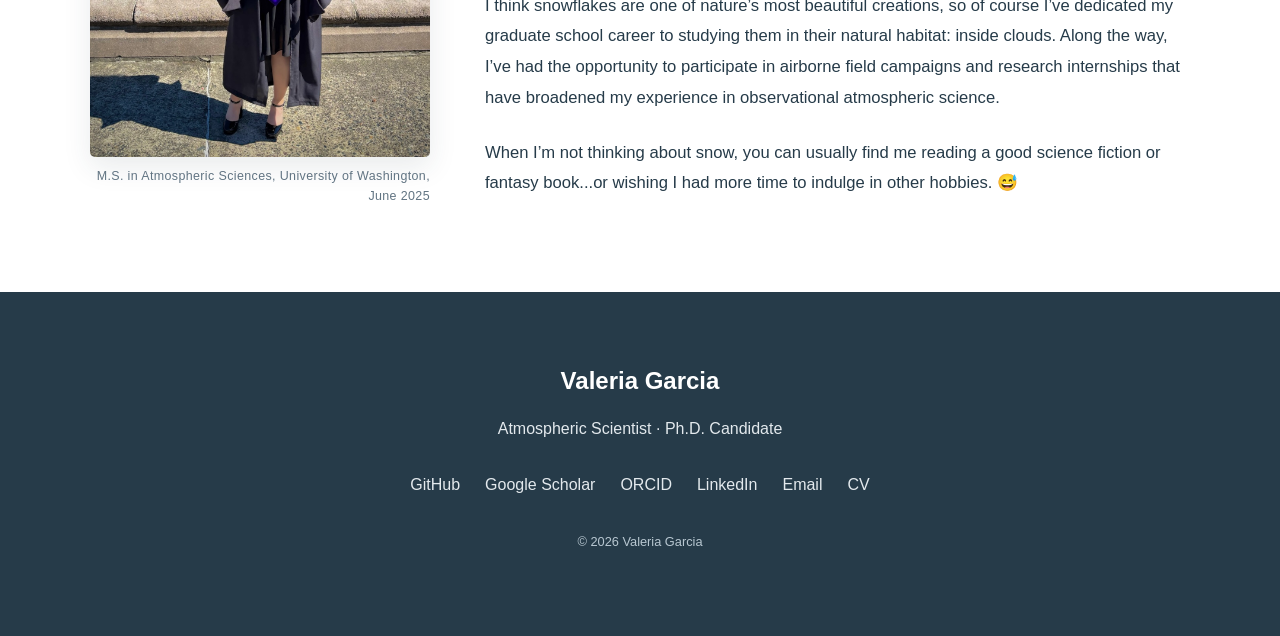
==== commit 4d4409d1: "fixing double <" ====
--- a/index.html
+++ b/index.html
@@ -59,7 +59,7 @@
 
             <div class="hero-profile">
 
-                <<figure class="portrait-wrapper">
+                <figure class="portrait-wrapper">
                     <img
                         src="assets/images/valeria.jpeg"
                         alt="Valeria Garcia snowshoeing in Happy Valley-Goose Bay, Canada"
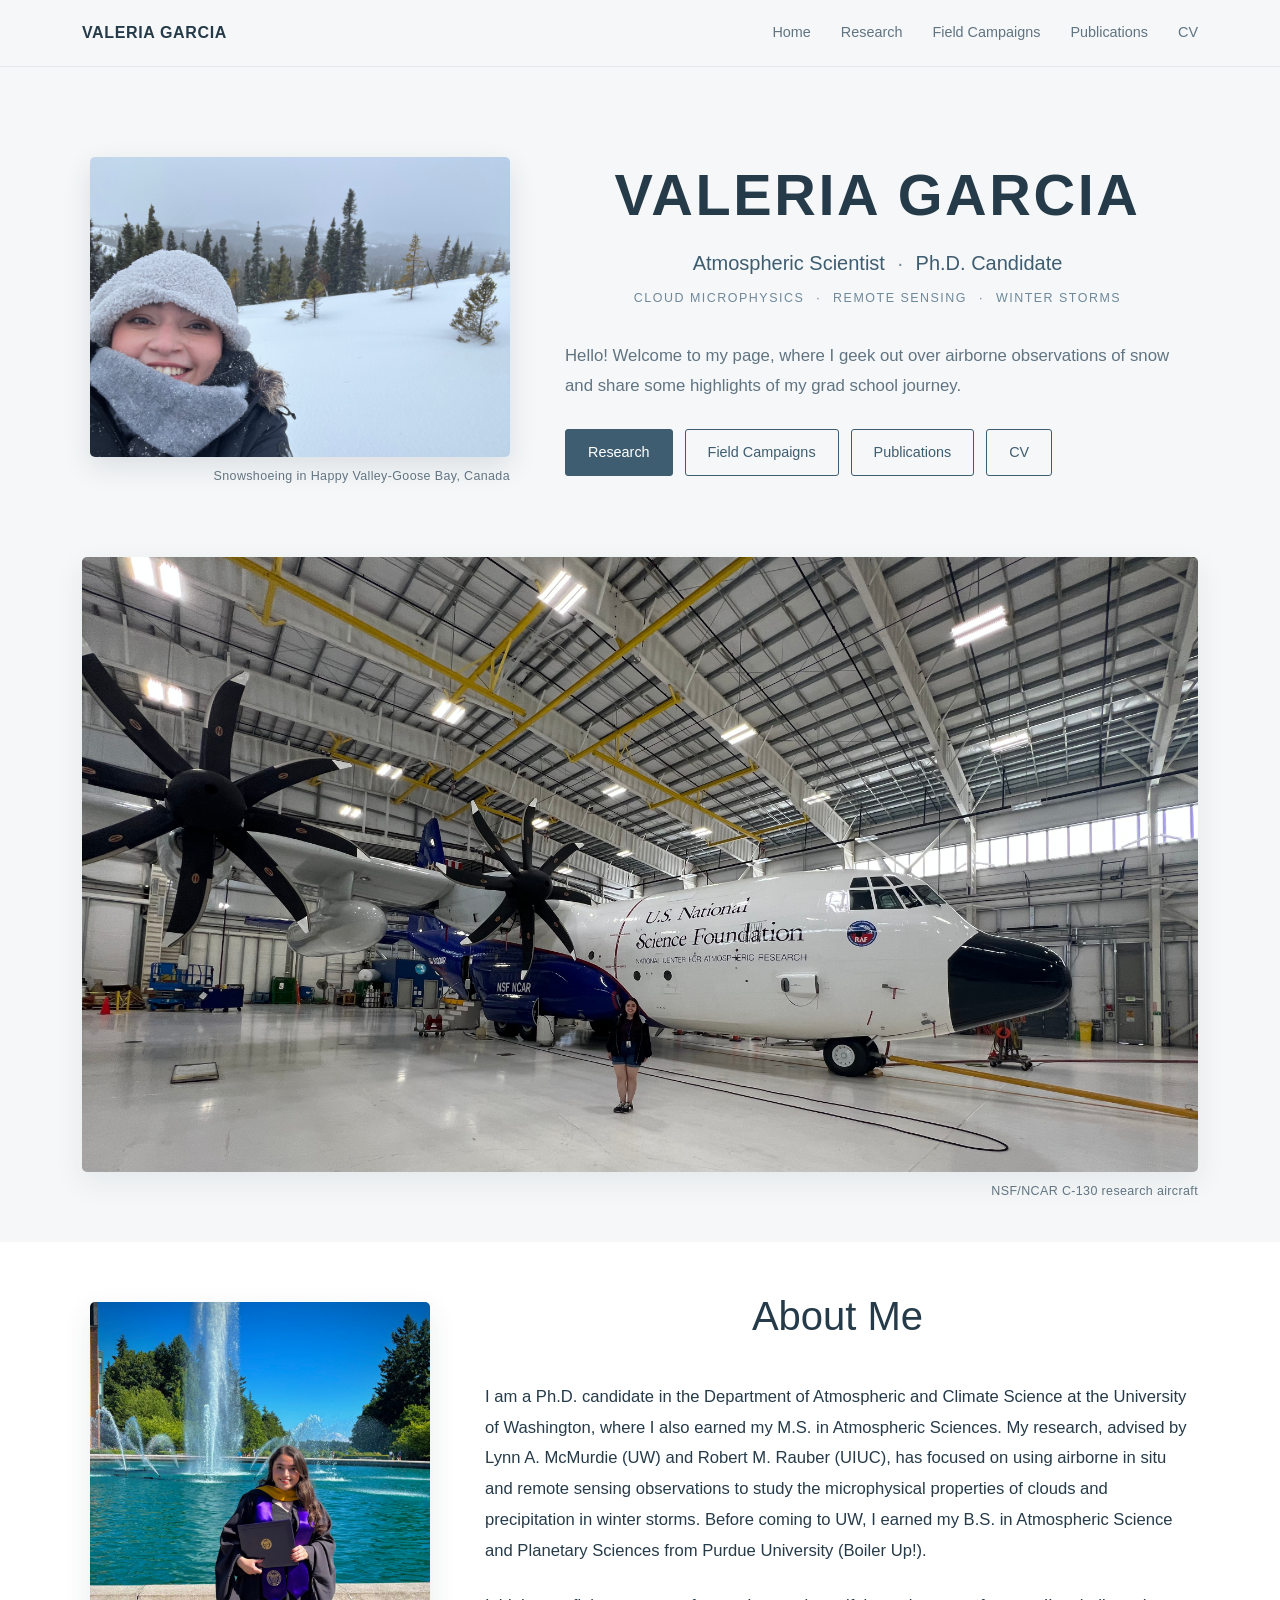
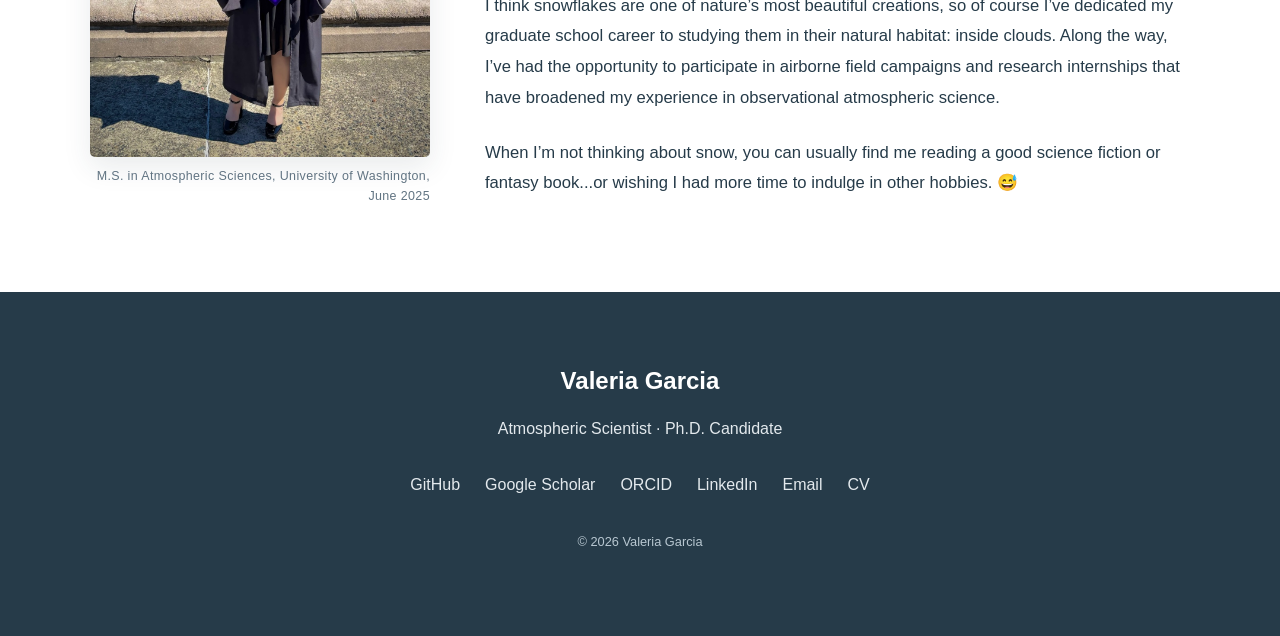
==== commit 27d7ff1c: "updating intro" ====
--- a/index.html
+++ b/index.html
@@ -90,9 +90,9 @@
                     </p>
 
                     <p class="intro">
-                        Hello! Welcome to my page, where I geek out about airborne
-                        observations of snow and some of the other things I’ve been
-                        working on throughout graduate school.
+                        Hello! Welcome to my page, where I geek out over airborne
+                        observations of snow and share some highlights of my grad school
+                        journey.
                     </p>
 
                     <div class="hero-buttons">
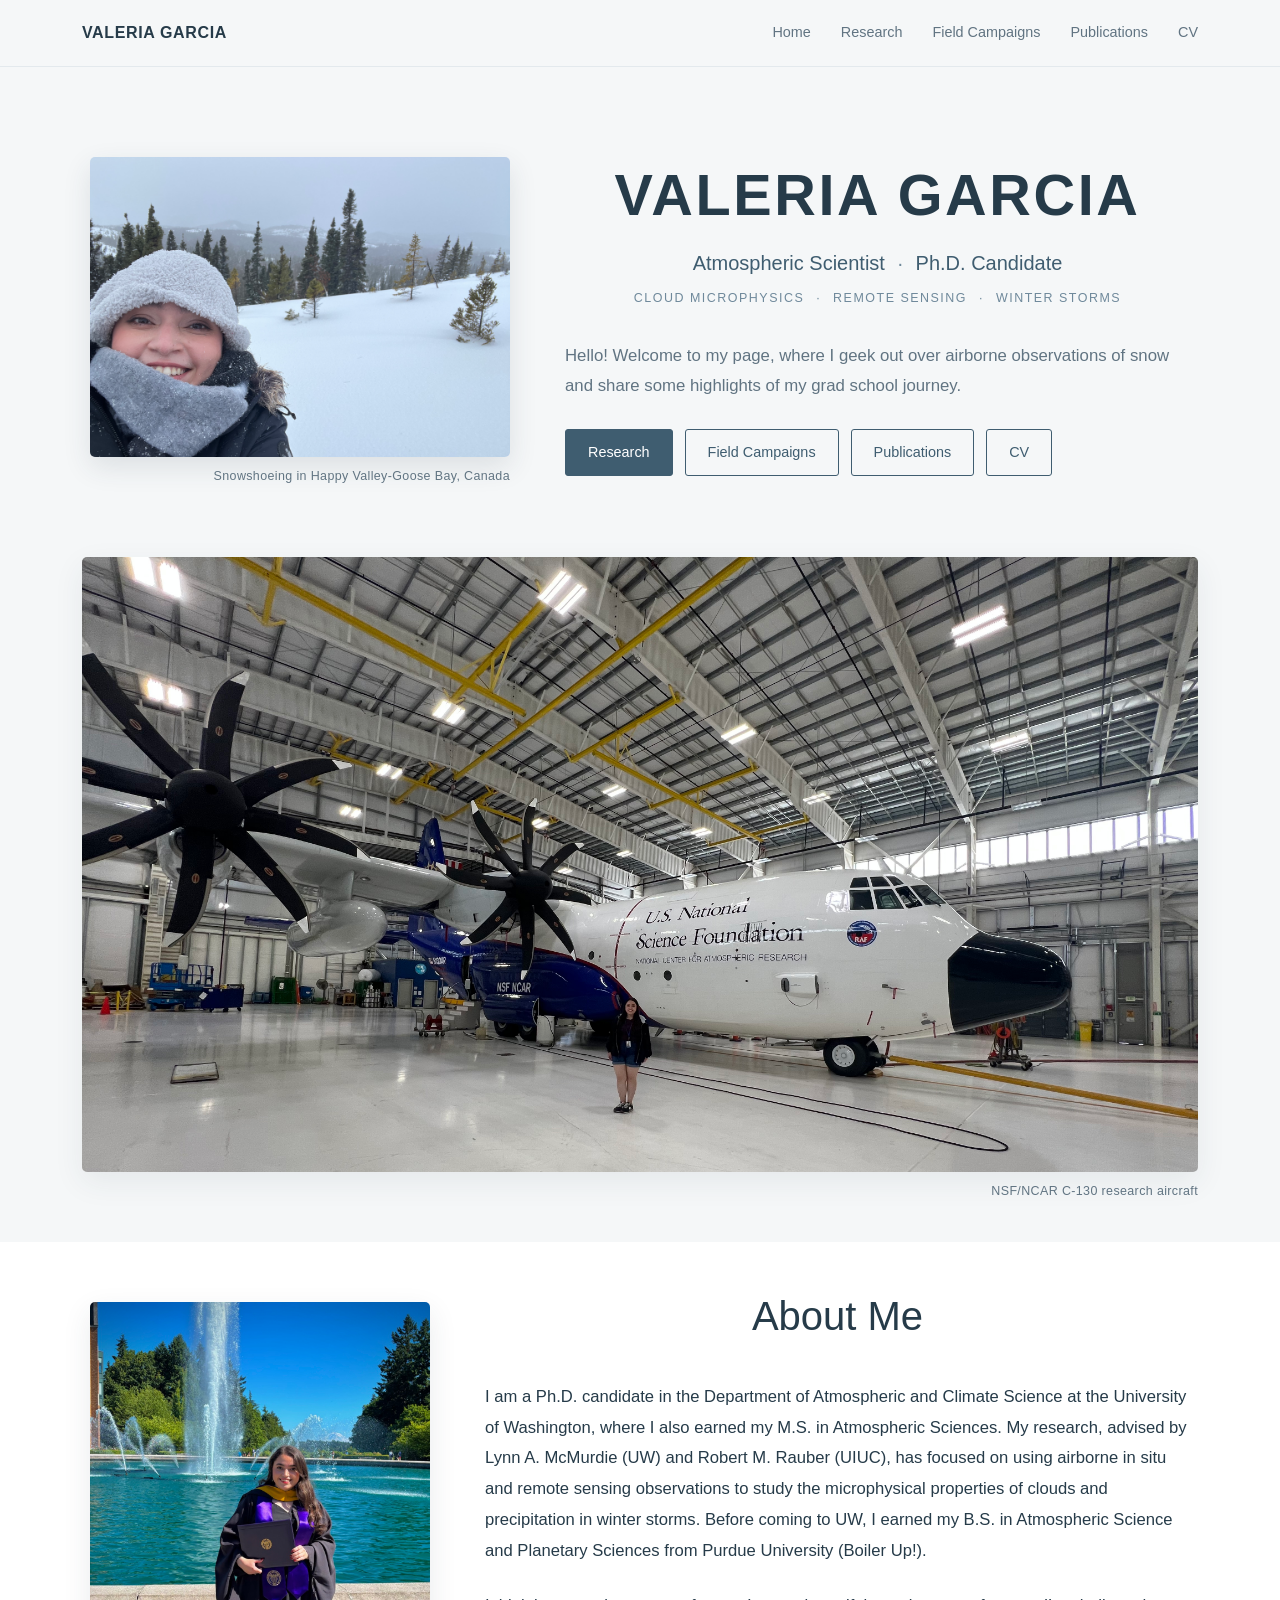
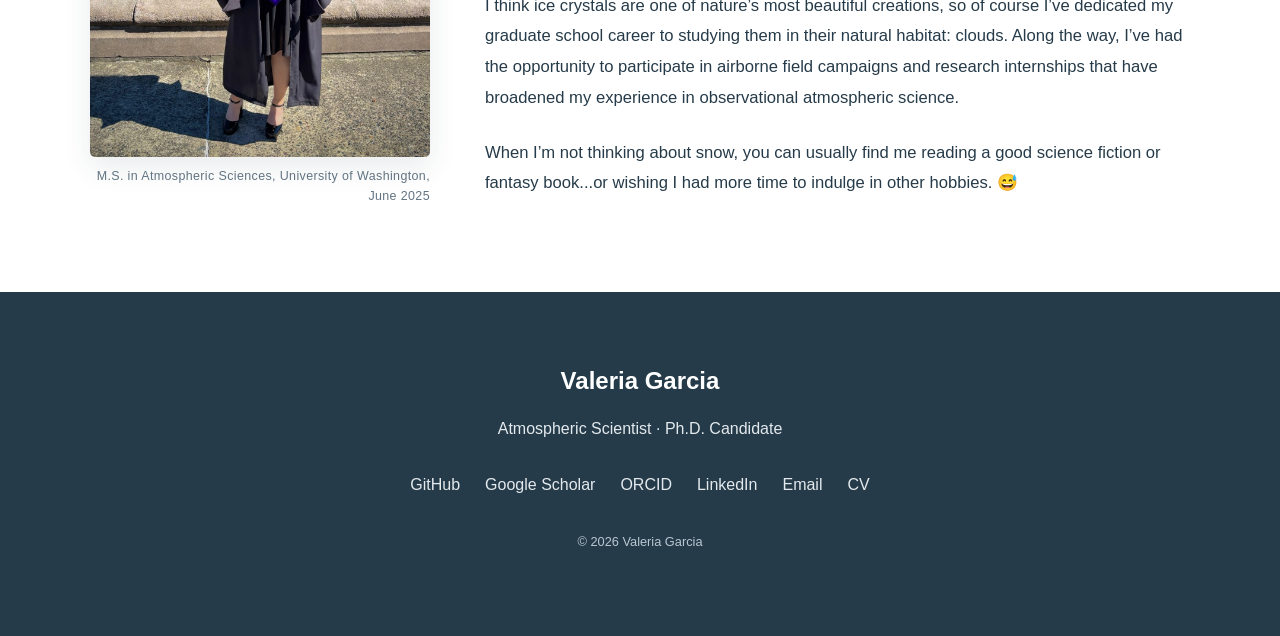
==== commit 8dec6e5c: "updating the second about me paragraph" ====
--- a/index.html
+++ b/index.html
@@ -177,12 +177,12 @@
                         </p>
 
                         <p>
-                            I think snowflakes are one of nature’s most beautiful creations,
-                            so of course I’ve dedicated my graduate school career to
-                            studying them in their natural habitat: inside clouds. Along
-                            the way, I’ve had the opportunity to participate in airborne
-                            field campaigns and research internships that have broadened
-                            my experience in observational atmospheric science.
+                            I think ice crystals are one of nature’s most beautiful creations,
+                            so of course I’ve dedicated my graduate school career to studying
+                            them in their natural habitat: clouds. Along the way, I’ve had the
+                            opportunity to participate in airborne field campaigns and research
+                            internships that have broadened my experience in observational
+                            atmospheric science.
                         </p>
 
                         <p>
